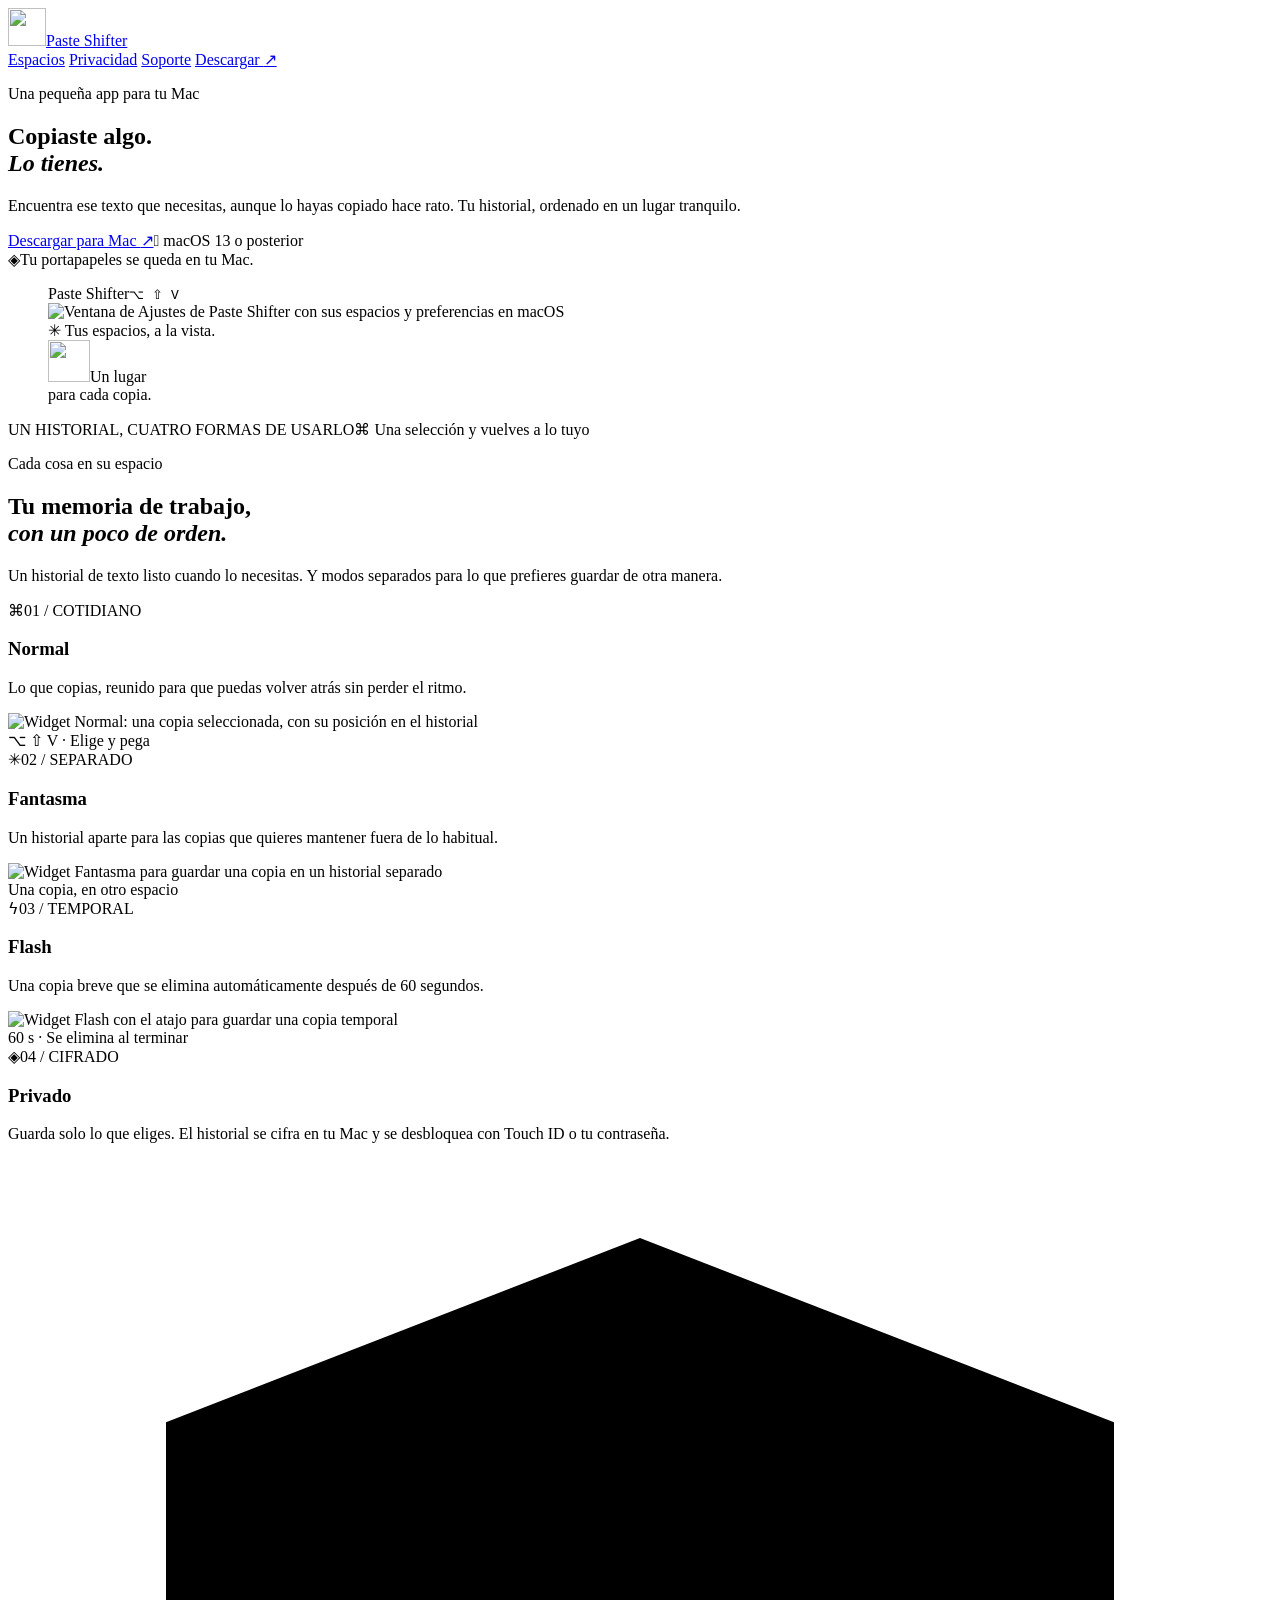
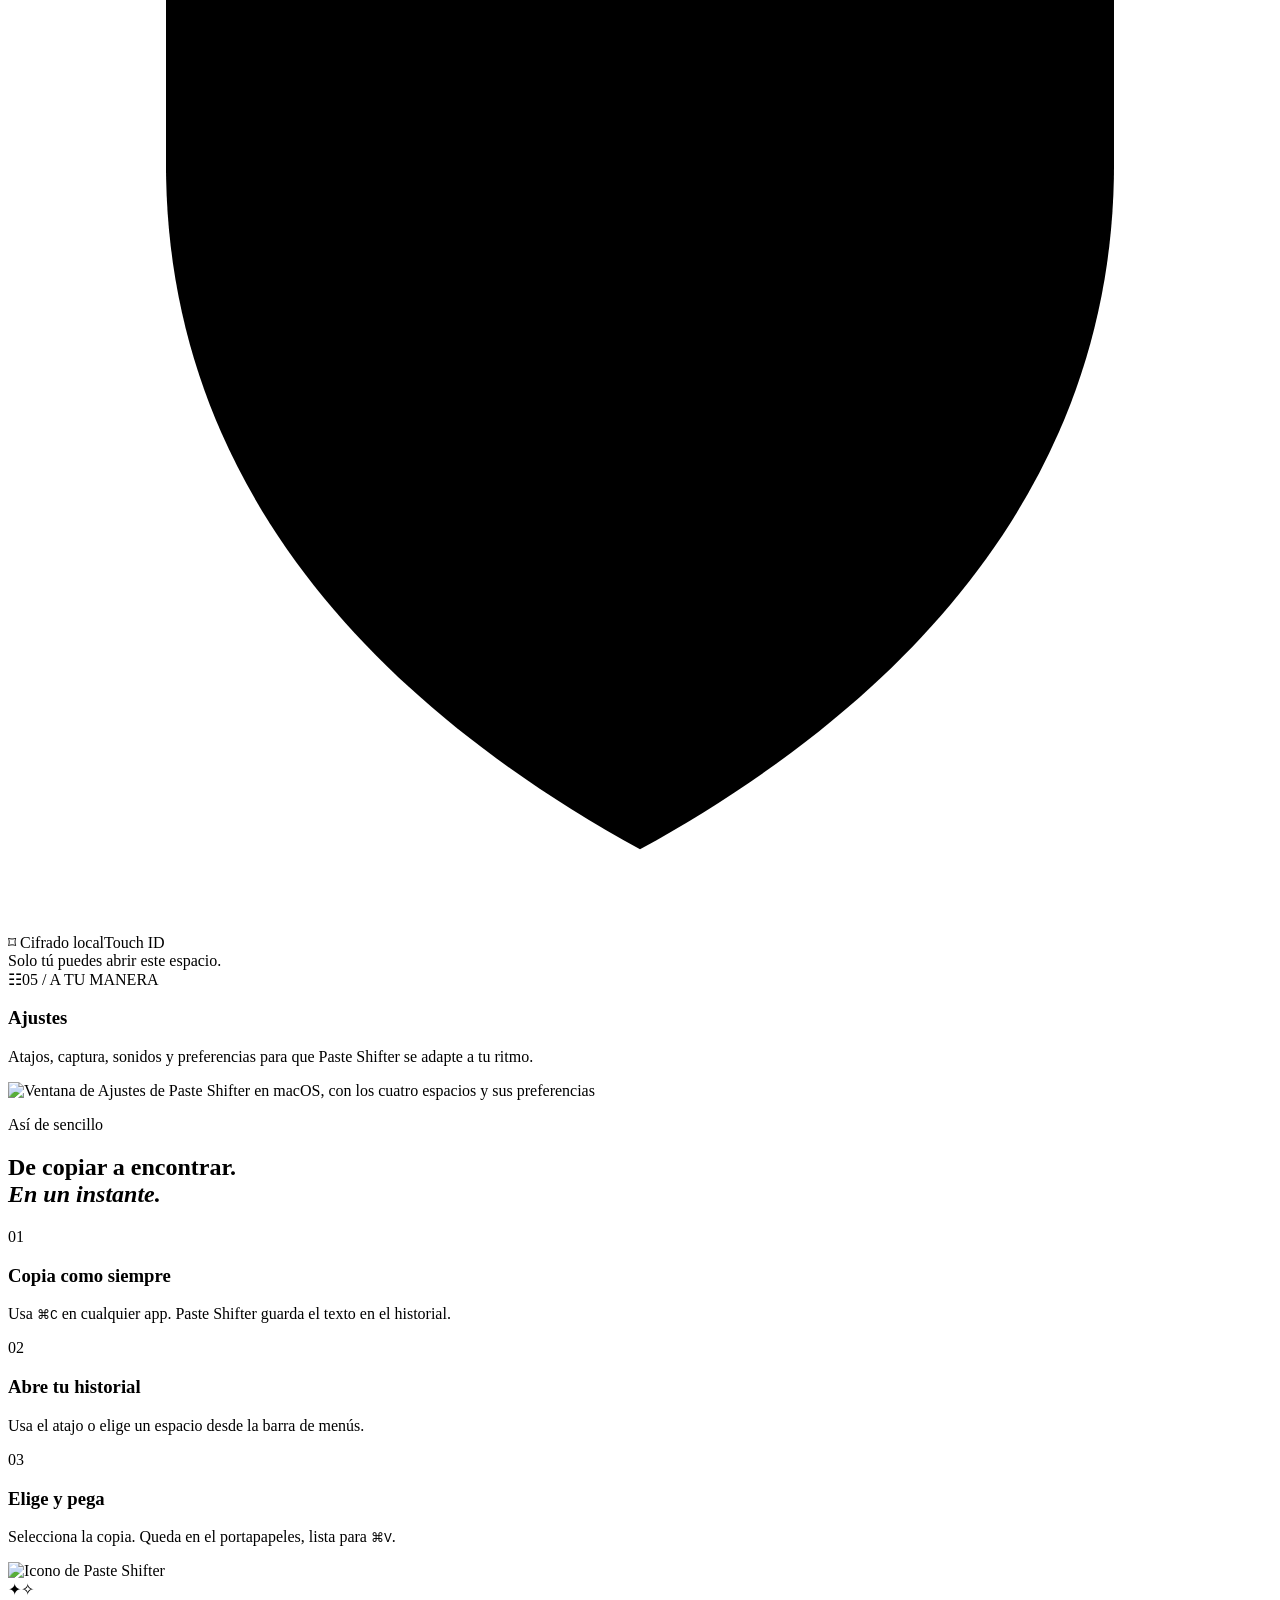
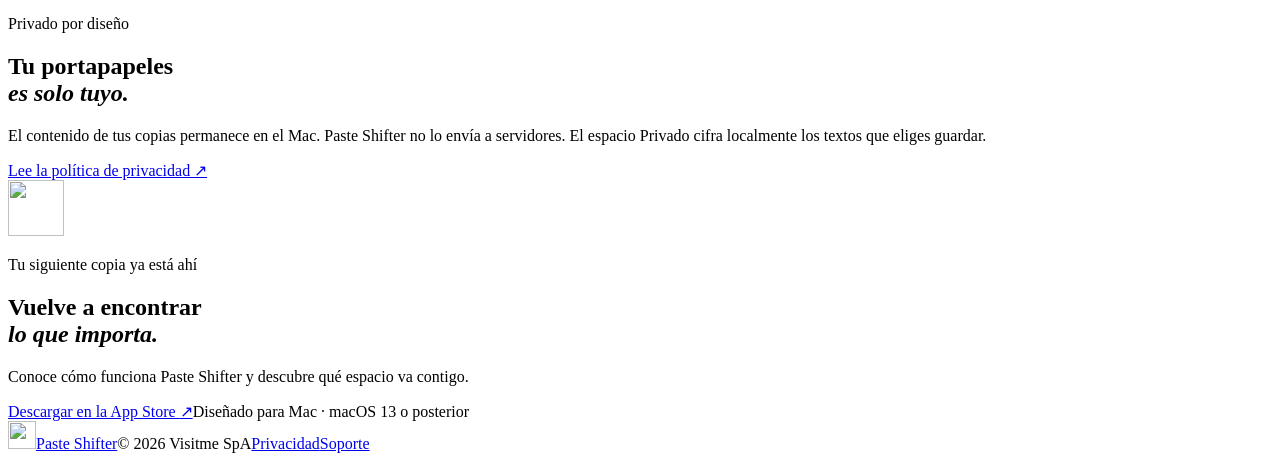
==== Store/Site/index.html @ 304026db "Add Mac App Store links to landing page" ====
<!doctype html>
<html lang="es">
<head>
  <meta charset="utf-8">
  <meta name="viewport" content="width=device-width, initial-scale=1">
  <meta name="theme-color" content="#f8f6f2">
  <meta name="description" content="Vuelve a encontrar cualquier texto que copiaste. Paste Shifter organiza tu historial del portapapeles en tu Mac.">
  <meta property="og:title" content="Paste Shifter — encuentra lo que copiaste">
  <meta property="og:description" content="Tu historial de portapapeles, organizado en cuatro espacios. Diseñado para Mac.">
  <meta property="og:image" content="assets/paste-shifter-icon.png">
  <title>Paste Shifter — Tu portapapeles, en su lugar</title>
  <link rel="icon" type="image/png" href="assets/paste-shifter-icon.png">
  <link rel="stylesheet" href="styles.css?v=private-atom-float-20261012">
  <script async src="https://www.googletagmanager.com/gtag/js?id=G-M6BS0295TB"></script>
  <script>
    window.dataLayer = window.dataLayer || [];
    function gtag(){dataLayer.push(arguments);}
    gtag("js", new Date());
    gtag("config", "G-M6BS0295TB");
  </script>
</head>
<body class="home-page">
  <header class="shell nav">
    <a class="brand" href="./"><img src="assets/paste-shifter-icon.png" alt="" width="38" height="38"><span>Paste Shifter</span></a>
    <nav aria-label="Navegación principal">
      <a href="#espacios">Espacios</a>
      <a href="#privacidad">Privacidad</a>
      <a href="support.html">Soporte</a>
      <a class="nav-button" href="https://apps.apple.com/cl/app/paste-shifter/id6821711381?mt=12" target="_blank" rel="noopener noreferrer">Descargar <span aria-hidden="true">↗</span></a>
    </nav>
  </header>
  <main>
    <section class="hero shell" id="producto">
      <div class="hero-copy">
        <p class="eyebrow"><span class="eyebrow-dot"></span> Una pequeña app para tu Mac</p>
        <h1>Copiaste algo.<br><em>Lo tienes.</em></h1>
        <p class="hero-lead">Encuentra ese texto que necesitas, aunque lo hayas copiado hace rato. Tu historial, ordenado en un lugar tranquilo.</p>
        <div class="hero-actions"><a class="primary-button" href="https://apps.apple.com/cl/app/paste-shifter/id6821711381?mt=12" target="_blank" rel="noopener noreferrer">Descargar para Mac <span aria-hidden="true">↗</span></a><span class="compat"><span class="apple-mark"></span> macOS 13 o posterior</span></div>
        <div class="hero-note"><span class="note-lock">◈</span><span>Tu portapapeles se queda en tu Mac.</span></div>
      </div>
      <figure class="product-stage" aria-label="Paste Shifter, ventana de Ajustes en macOS">
        <div class="stage-glow" aria-hidden="true"></div><div class="stage-orbit orbit-one" aria-hidden="true"></div><div class="stage-orbit orbit-two" aria-hidden="true"></div>
        <div class="capture-frame"><div class="capture-titlebar" aria-hidden="true"><span class="capture-lights"><i></i><i></i><i></i></span><span>Paste Shifter</span><kbd>⌥ ⇧ V</kbd></div><img class="settings-capture" src="assets/paste-shifter-settings.png" alt="Ventana de Ajustes de Paste Shifter con sus espacios y preferencias en macOS"></div>
        <figcaption class="stage-caption"><span class="caption-spark">✳</span> Tus espacios, a la vista.</figcaption>
        <div class="stage-sticker"><img src="assets/paste-shifter-icon.png" alt="" width="42" height="42"><span>Un lugar<br>para cada copia.</span></div>
      </figure>
    </section>
    <section class="proof-strip"><div class="shell proof-inner"><span>UN HISTORIAL, CUATRO FORMAS DE USARLO</span><span class="proof-rule"></span><span>⌘ Una selección y vuelves a lo tuyo</span></div></section>
    <section class="shell spaces-section" id="espacios">
      <div class="section-intro"><div><p class="eyebrow">Cada cosa en su espacio</p><h2>Tu memoria de trabajo,<br><em>con un poco de orden.</em></h2></div><p>Un historial de texto listo cuando lo necesitas. Y modos separados para lo que prefieres guardar de otra manera.</p></div>
      <div class="space-grid">
        <article class="space-card card-normal"><div class="card-topline"><span class="space-icon normal-icon">⌘</span><span class="card-index">01 / COTIDIANO</span></div><h3>Normal</h3><p>Lo que copias, reunido para que puedas volver atrás sin perder el ritmo.</p><div class="mode-art normal-art"><img src="assets/widget-normal.png" alt="Widget Normal: una copia seleccionada, con su posición en el historial"></div><span class="art-caption">⌥ ⇧ V · Elige y pega</span></article>
        <article class="space-card card-ghost"><div class="card-topline"><span class="space-icon ghost-icon">✳</span><span class="card-index">02 / SEPARADO</span></div><h3>Fantasma</h3><p>Un historial aparte para las copias que quieres mantener fuera de lo habitual.</p><div class="mode-art ghost-art"><img src="assets/widget-ghost.png" alt="Widget Fantasma para guardar una copia en un historial separado"></div><span class="art-caption">Una copia, en otro espacio</span></article>
        <article class="space-card card-flash"><div class="card-topline"><span class="space-icon flash-icon">ϟ</span><span class="card-index">03 / TEMPORAL</span></div><h3>Flash</h3><p>Una copia breve que se elimina automáticamente después de 60 segundos.</p><div class="mode-art flash-art"><img src="assets/widget-flash.png" alt="Widget Flash con el atajo para guardar una copia temporal"></div><span class="art-caption">60 s · Se elimina al terminar</span></article>
        <article class="space-card card-private"><div class="card-topline"><span class="space-icon private-icon">◈</span><span class="card-index">04 / CIFRADO</span></div><h3>Privado</h3><p>Guarda solo lo que eliges. El historial se cifra en tu Mac y se desbloquea con Touch ID o tu contraseña.</p><div class="vault-concept" role="img" aria-label="El icono de Paste Shifter protegido por un escudo y un candado"><span class="vault-halo"></span><span class="vault-orbit vault-orbit-a"></span><span class="vault-orbit vault-orbit-b"></span><div class="vault-emblem"><img src="assets/paste-shifter-icon.png" alt=""><svg viewBox="0 0 48 52" aria-hidden="true"><path d="M24 3 42 10v13c0 12-7.8 20.4-18 26C13.8 43.4 6 35 6 23V10L24 3Z"/><rect x="17" y="22" width="14" height="12" rx="3"/><path d="M20 22v-4a4 4 0 0 1 8 0v4"/></svg></div><span class="vault-tag vault-tag-local">⌑ Cifrado local</span><span class="vault-tag vault-tag-touch">Touch ID</span></div><span class="art-caption">Solo tú puedes abrir este espacio.</span></article>
        <article class="space-card card-settings"><div class="card-topline"><span class="space-icon settings-icon">☷</span><span class="card-index">05 / A TU MANERA</span></div><h3>Ajustes</h3><p>Atajos, captura, sonidos y preferencias para que Paste Shifter se adapte a tu ritmo.</p><div class="settings-art"><img src="assets/paste-shifter-settings.png" alt="Ventana de Ajustes de Paste Shifter en macOS, con los cuatro espacios y sus preferencias"></div></article>
      </div>
    </section>
    <section class="how-section"><div class="shell how-inner"><div class="how-heading"><p class="eyebrow">Así de sencillo</p><h2>De copiar a encontrar.<br><em>En un instante.</em></h2></div><div class="steps"><article><span class="step-num">01</span><h3>Copia como siempre</h3><p>Usa <kbd>⌘C</kbd> en cualquier app. Paste Shifter guarda el texto en el historial.</p></article><article><span class="step-num">02</span><h3>Abre tu historial</h3><p>Usa el atajo o elige un espacio desde la barra de menús.</p></article><article><span class="step-num">03</span><h3>Elige y pega</h3><p>Selecciona la copia. Queda en el portapapeles, lista para <kbd>⌘V</kbd>.</p></article></div></div></section>
    <section class="shell privacy-section" id="privacidad"><div class="privacy-art"><div class="privacy-aura"></div><div class="privacy-icon"><img src="assets/paste-shifter-icon.png" alt="Icono de Paste Shifter" width="112" height="112"></div><div class="privacy-orbit p-orbit-a"></div><div class="privacy-orbit p-orbit-b"></div><span class="privacy-spark spark-a">✦</span><span class="privacy-spark spark-b">✧</span></div><div class="privacy-copy"><p class="eyebrow">Privado por diseño</p><h2>Tu portapapeles<br><em>es solo tuyo.</em></h2><p>El contenido de tus copias permanece en el Mac. Paste Shifter no lo envía a servidores. El espacio Privado cifra localmente los textos que eliges guardar.</p><a class="text-link" href="privacy.html">Lee la política de privacidad <span aria-hidden="true">↗</span></a></div></section>
    <section class="final-section"><div class="shell final-inner"><img src="assets/paste-shifter-icon.png" width="56" height="56" alt=""><p class="eyebrow">Tu siguiente copia ya está ahí</p><h2>Vuelve a encontrar<br><em>lo que importa.</em></h2><p>Conoce cómo funciona Paste Shifter y descubre qué espacio va contigo.</p><a class="primary-button" href="https://apps.apple.com/cl/app/paste-shifter/id6821711381?mt=12" target="_blank" rel="noopener noreferrer">Descargar en la App Store <span aria-hidden="true">↗</span></a><span class="final-footnote">Diseñado para Mac · macOS 13 o posterior</span></div></section>
  </main>
  <footer class="shell footer"><a class="footer-brand" href="./"><img src="assets/paste-shifter-icon.png" width="28" height="28" alt=""><span>Paste Shifter</span></a><span>© 2026 Visitme SpA</span><span><a href="privacy.html">Privacidad</a><a href="support.html">Soporte</a></span></footer>
  <script>
    (() => {
      if (!('IntersectionObserver' in window) || window.matchMedia('(prefers-reduced-motion: reduce)').matches) return;
      document.body.classList.add('motion-ready');
      const items = document.querySelectorAll('.section-intro, .space-card, .how-heading, .steps article, .privacy-art, .privacy-copy, .final-inner');
      items.forEach((item, index) => {
        item.classList.add('reveal');
        if (item.classList.contains('space-card') || item.closest('.steps')) item.style.setProperty('--reveal-delay', `${(index % 4) * 75}ms`);
      });
      const observer = new IntersectionObserver((entries) => {
        entries.forEach((entry) => {
          if (!entry.isIntersecting) return;
          entry.target.classList.add('is-visible');
          observer.unobserve(entry.target);
        });
      }, { threshold: 0.12, rootMargin: '0px 0px -36px 0px' });
      items.forEach((item) => observer.observe(item));
    })();
  </script>
</body>
</html>
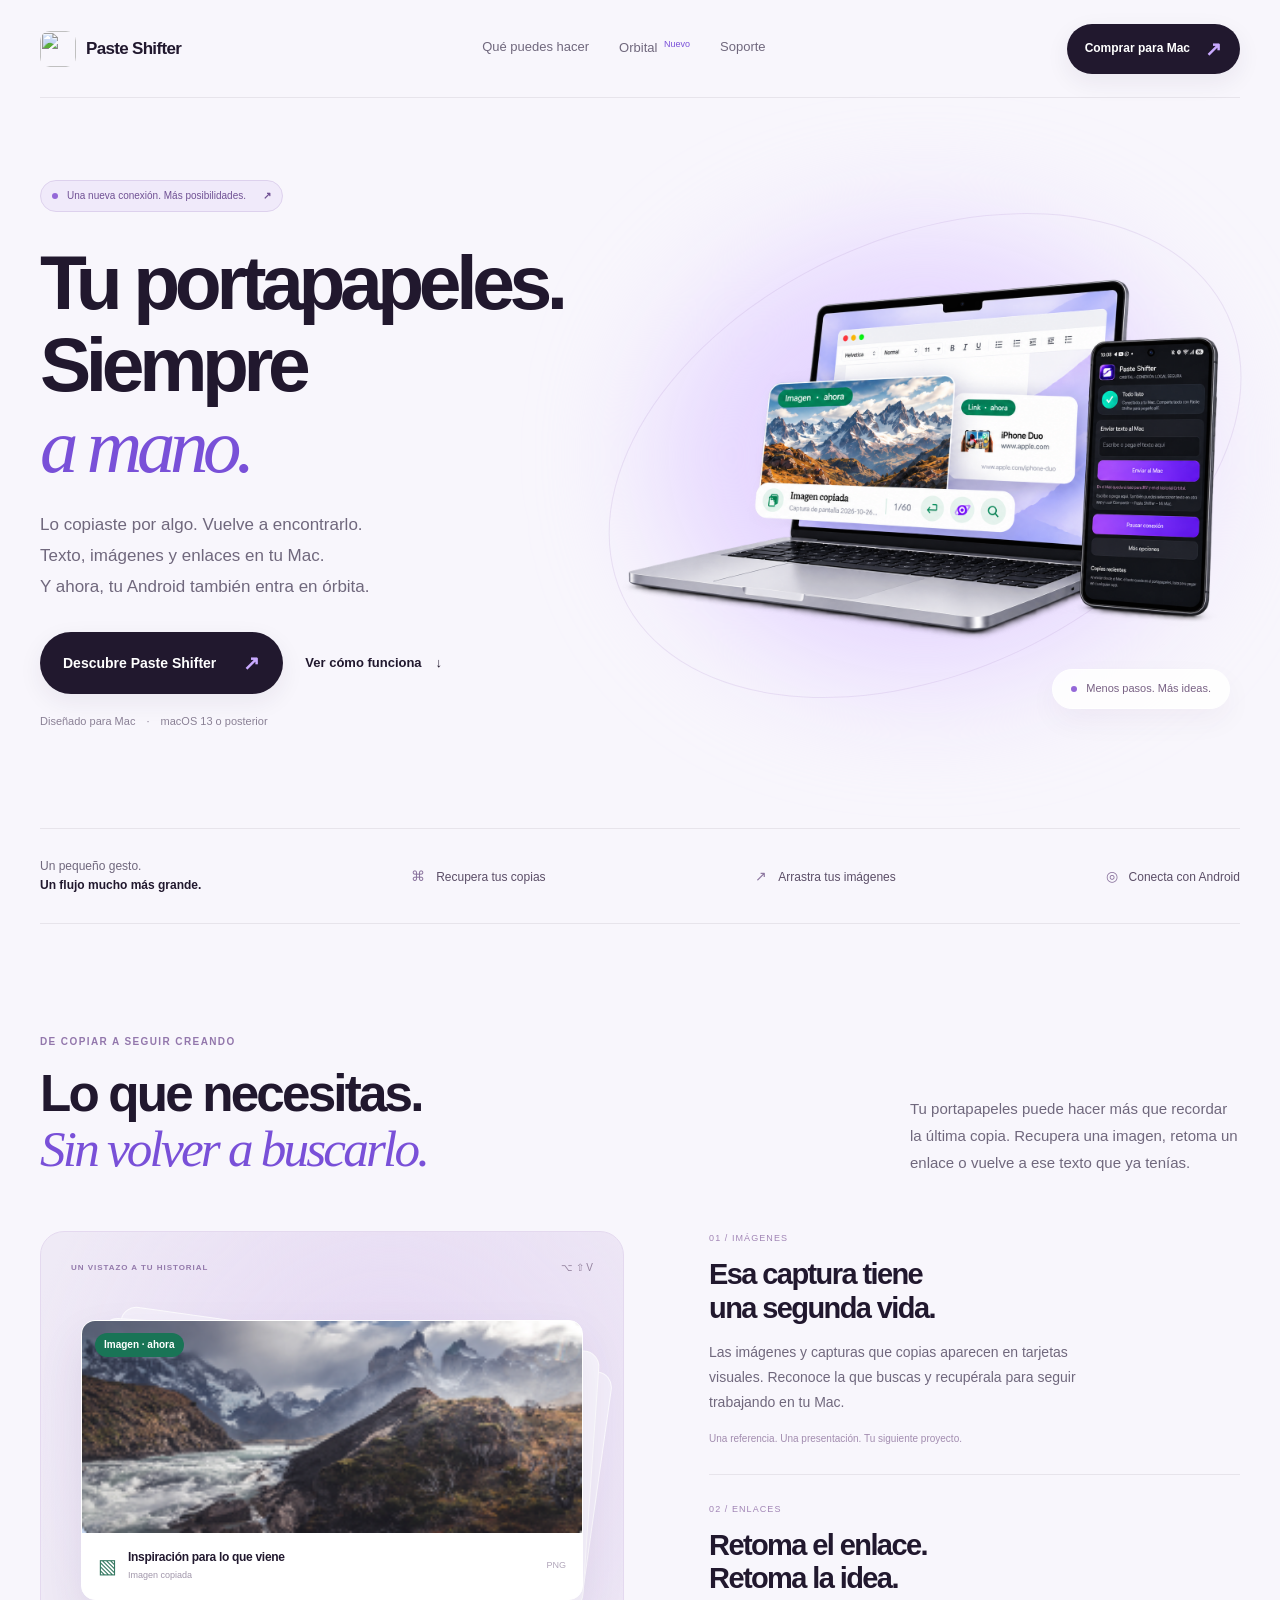
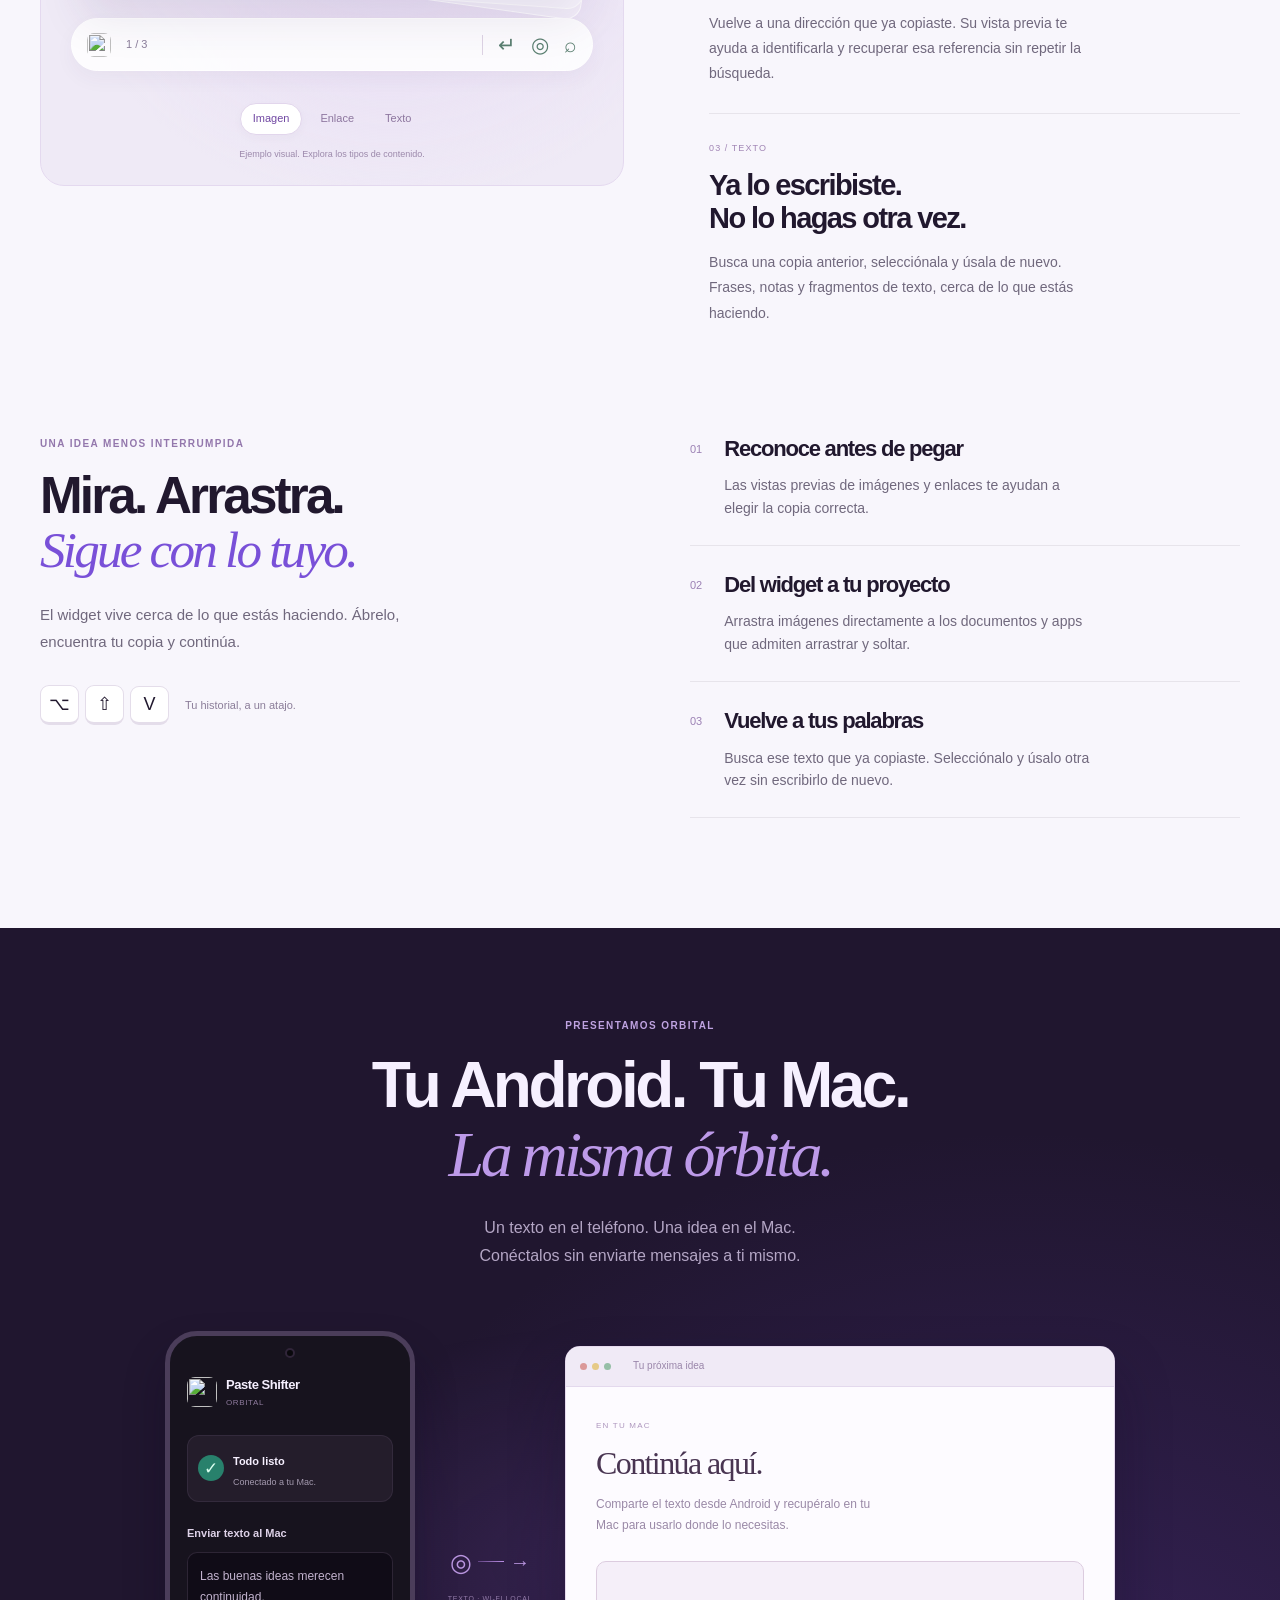
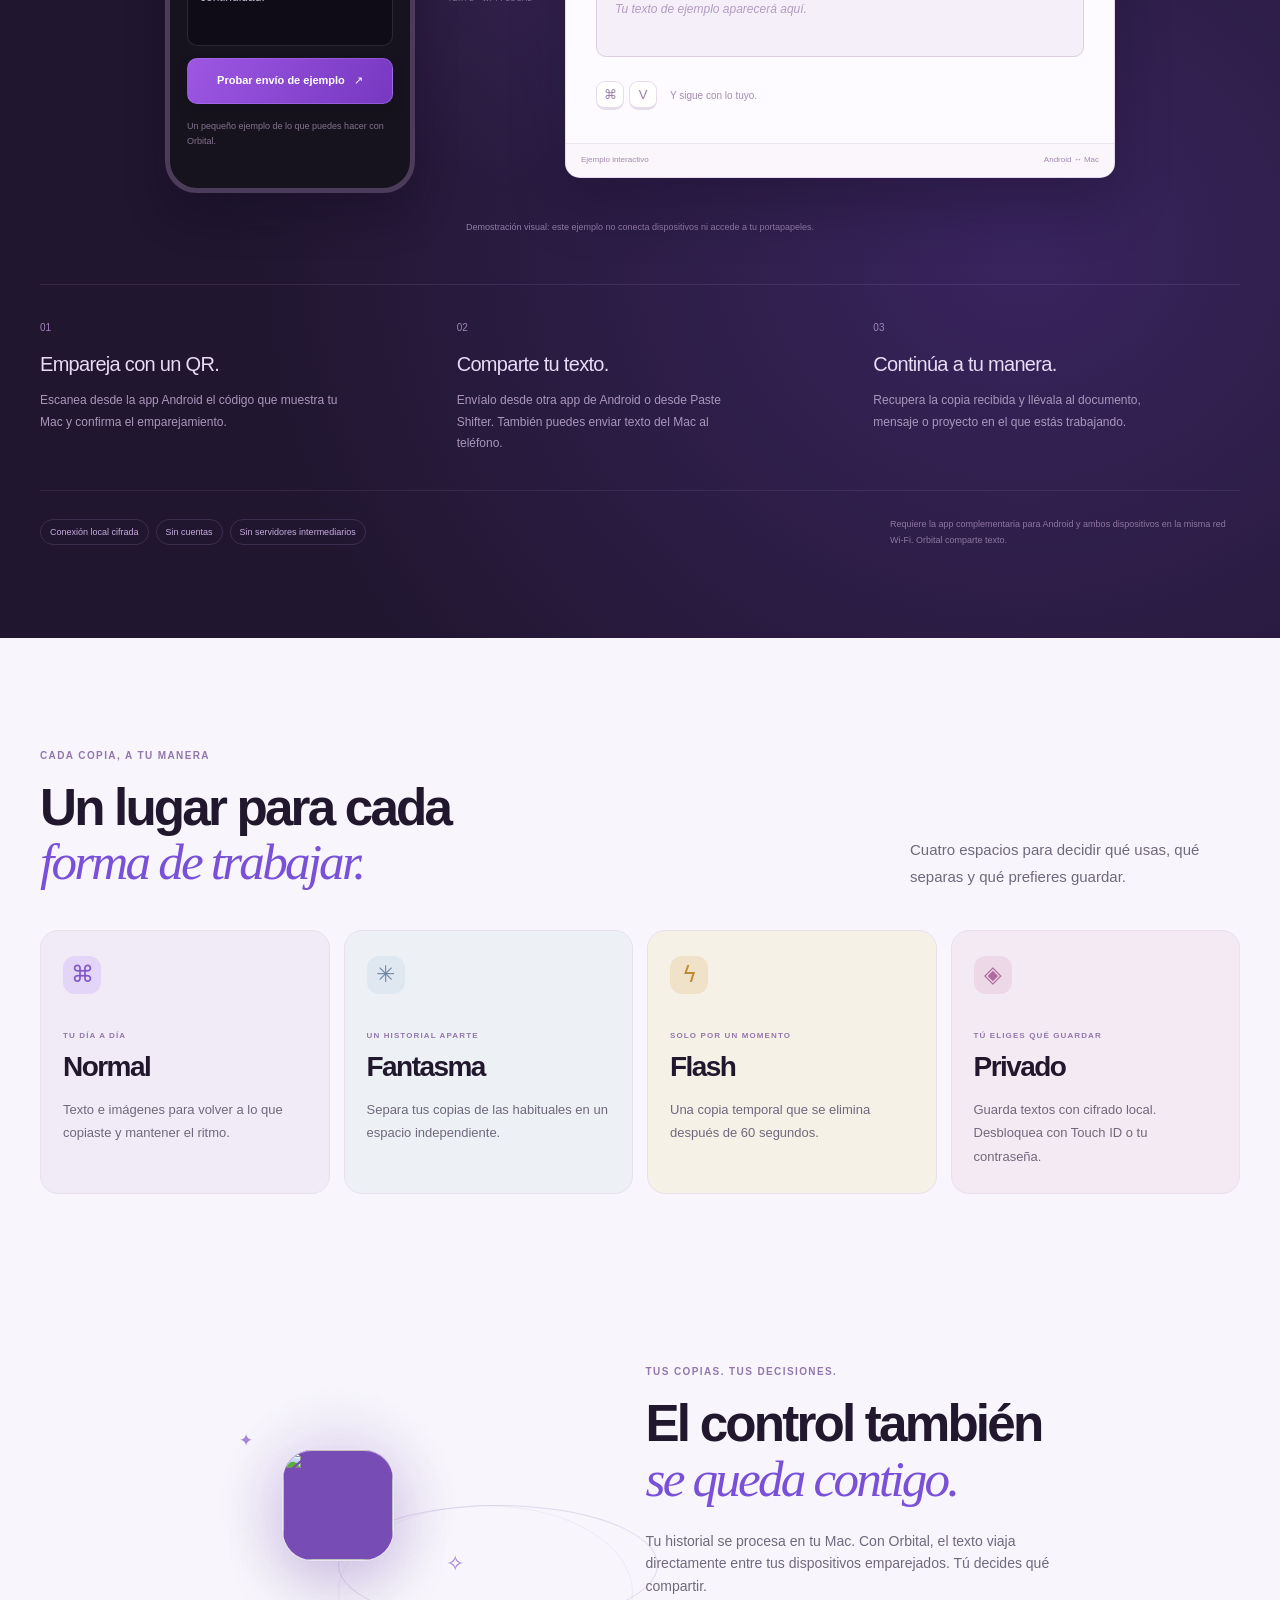
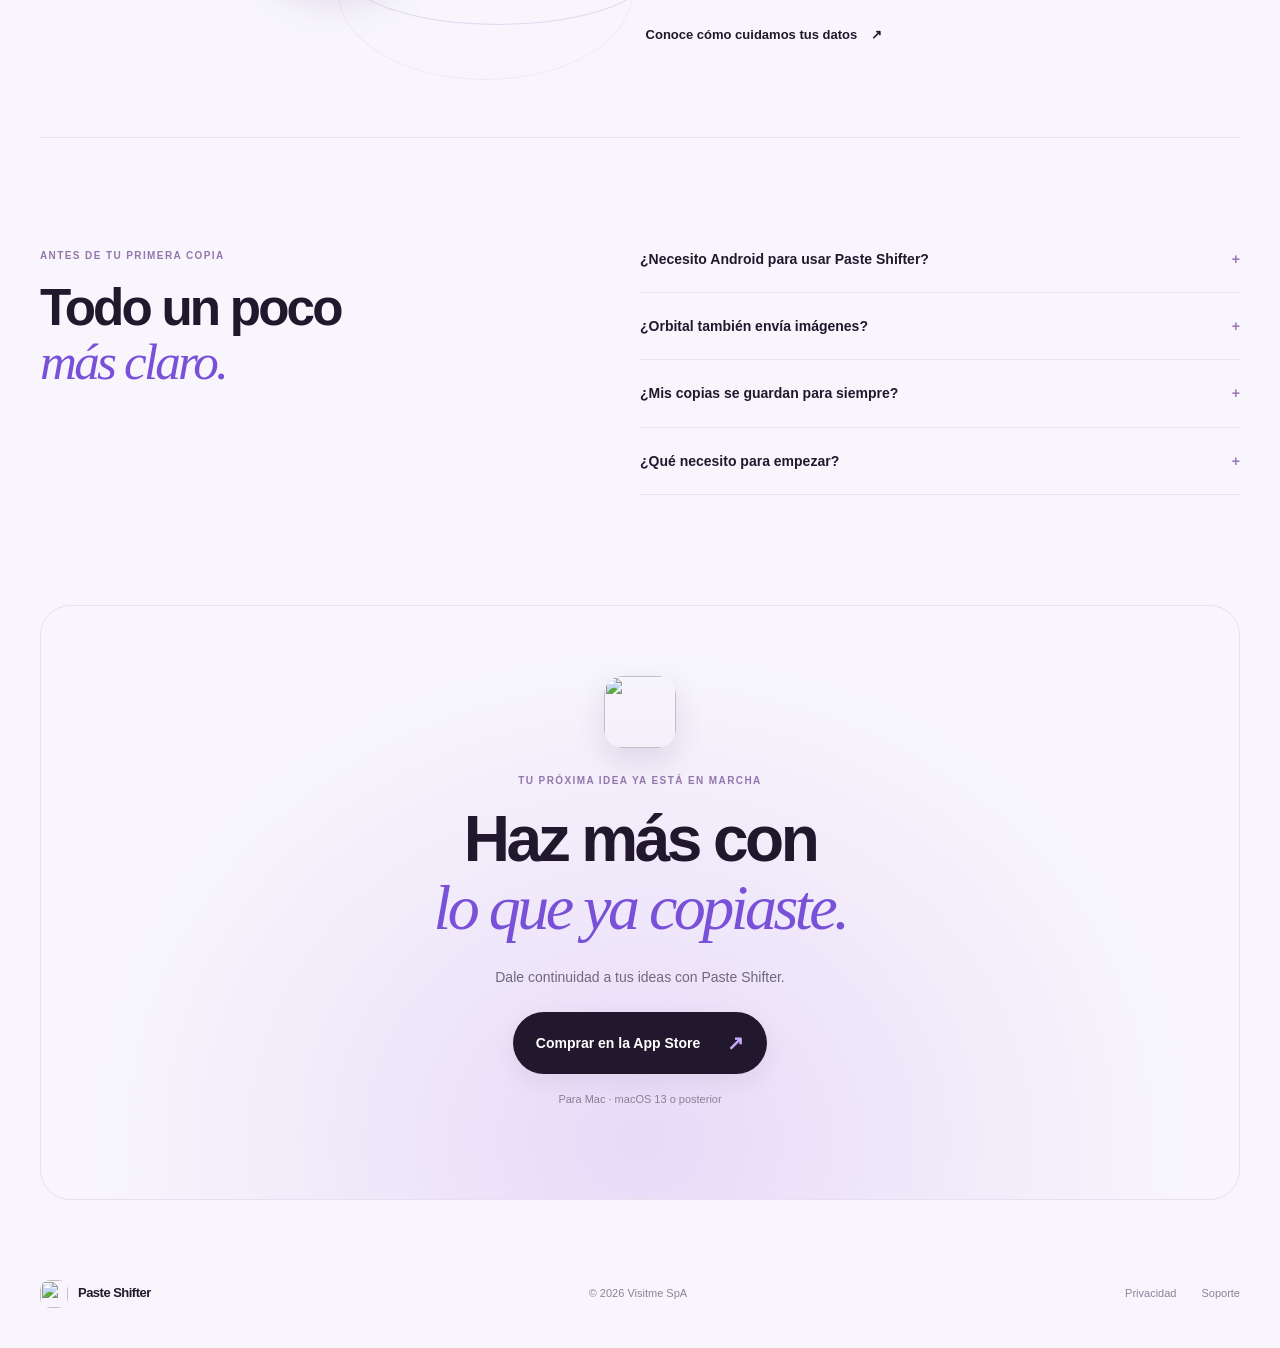
==== commit 39680050: "Refresh landing with Orbital and visual clipboard features" ====
--- a/Store/Site/index.html
+++ b/Store/Site/index.html
@@ -1,84 +1,54 @@
 <!doctype html>
 <html lang="es">
 <head>
-  <meta charset="utf-8">
-  <meta name="viewport" content="width=device-width, initial-scale=1">
-  <meta name="theme-color" content="#f8f6f2">
-  <meta name="description" content="Vuelve a encontrar cualquier texto que copiaste. Paste Shifter organiza tu historial del portapapeles en tu Mac.">
-  <meta property="og:title" content="Paste Shifter — encuentra lo que copiaste">
-  <meta property="og:description" content="Tu historial de portapapeles, organizado en cuatro espacios. Diseñado para Mac.">
-  <meta property="og:image" content="assets/paste-shifter-icon.png">
-  <title>Paste Shifter — Tu portapapeles, en su lugar</title>
-  <link rel="icon" type="image/png" href="assets/paste-shifter-icon.png">
-  <link rel="stylesheet" href="styles.css?v=private-atom-float-20261012">
-  <script async src="https://www.googletagmanager.com/gtag/js?id=G-M6BS0295TB"></script>
-  <script>
-    window.dataLayer = window.dataLayer || [];
-    function gtag(){dataLayer.push(arguments);}
-    gtag("js", new Date());
-    gtag("config", "G-M6BS0295TB");
-  </script>
+<meta charset="utf-8"><meta name="viewport" content="width=device-width, initial-scale=1">
+<title>Paste Shifter — Tu portapapeles. Siempre a mano.</title>
+<meta name="description" content="Recupera texto, imágenes y enlaces en tu Mac. Arrastra tus capturas y comparte texto con Android mediante Orbital.">
+<meta name="theme-color" content="#f8f6fc"><link rel="canonical" href="https://pasteshifter.bastianhidalgo.cl/"><meta property="og:title" content="Paste Shifter — Tu portapapeles. Siempre a mano."><meta property="og:description" content="Recupera imágenes, enlaces y texto en tu Mac. Conecta Android con Orbital."><meta property="og:image" content="https://pasteshifter.bastianhidalgo.cl/assets/hero-product.png"><meta property="og:url" content="https://pasteshifter.bastianhidalgo.cl/"><link rel="icon" href="assets/paste-shifter-icon.png"><link rel="stylesheet" href="styles.css">
+<script src="app.js" defer></script>
+<script async src="https://www.googletagmanager.com/gtag/js?id=G-M6BS0295TB"></script>
+<script>window.dataLayer=window.dataLayer||[];function gtag(){dataLayer.push(arguments);}gtag("js",new Date());gtag("config","G-M6BS0295TB");</script>
 </head>
-<body class="home-page">
-  <header class="shell nav">
-    <a class="brand" href="./"><img src="assets/paste-shifter-icon.png" alt="" width="38" height="38"><span>Paste Shifter</span></a>
-    <nav aria-label="Navegación principal">
-      <a href="#espacios">Espacios</a>
-      <a href="#privacidad">Privacidad</a>
-      <a href="support.html">Soporte</a>
-      <a class="nav-button" href="https://apps.apple.com/cl/app/paste-shifter/id6821711381?mt=12" target="_blank" rel="noopener noreferrer">Descargar <span aria-hidden="true">↗</span></a>
-    </nav>
-  </header>
-  <main>
-    <section class="hero shell" id="producto">
-      <div class="hero-copy">
-        <p class="eyebrow"><span class="eyebrow-dot"></span> Una pequeña app para tu Mac</p>
-        <h1>Copiaste algo.<br><em>Lo tienes.</em></h1>
-        <p class="hero-lead">Encuentra ese texto que necesitas, aunque lo hayas copiado hace rato. Tu historial, ordenado en un lugar tranquilo.</p>
-        <div class="hero-actions"><a class="primary-button" href="https://apps.apple.com/cl/app/paste-shifter/id6821711381?mt=12" target="_blank" rel="noopener noreferrer">Descargar para Mac <span aria-hidden="true">↗</span></a><span class="compat"><span class="apple-mark"></span> macOS 13 o posterior</span></div>
-        <div class="hero-note"><span class="note-lock">◈</span><span>Tu portapapeles se queda en tu Mac.</span></div>
-      </div>
-      <figure class="product-stage" aria-label="Paste Shifter, ventana de Ajustes en macOS">
-        <div class="stage-glow" aria-hidden="true"></div><div class="stage-orbit orbit-one" aria-hidden="true"></div><div class="stage-orbit orbit-two" aria-hidden="true"></div>
-        <div class="capture-frame"><div class="capture-titlebar" aria-hidden="true"><span class="capture-lights"><i></i><i></i><i></i></span><span>Paste Shifter</span><kbd>⌥ ⇧ V</kbd></div><img class="settings-capture" src="assets/paste-shifter-settings.png" alt="Ventana de Ajustes de Paste Shifter con sus espacios y preferencias en macOS"></div>
-        <figcaption class="stage-caption"><span class="caption-spark">✳</span> Tus espacios, a la vista.</figcaption>
-        <div class="stage-sticker"><img src="assets/paste-shifter-icon.png" alt="" width="42" height="42"><span>Un lugar<br>para cada copia.</span></div>
-      </figure>
-    </section>
-    <section class="proof-strip"><div class="shell proof-inner"><span>UN HISTORIAL, CUATRO FORMAS DE USARLO</span><span class="proof-rule"></span><span>⌘ Una selección y vuelves a lo tuyo</span></div></section>
-    <section class="shell spaces-section" id="espacios">
-      <div class="section-intro"><div><p class="eyebrow">Cada cosa en su espacio</p><h2>Tu memoria de trabajo,<br><em>con un poco de orden.</em></h2></div><p>Un historial de texto listo cuando lo necesitas. Y modos separados para lo que prefieres guardar de otra manera.</p></div>
-      <div class="space-grid">
-        <article class="space-card card-normal"><div class="card-topline"><span class="space-icon normal-icon">⌘</span><span class="card-index">01 / COTIDIANO</span></div><h3>Normal</h3><p>Lo que copias, reunido para que puedas volver atrás sin perder el ritmo.</p><div class="mode-art normal-art"><img src="assets/widget-normal.png" alt="Widget Normal: una copia seleccionada, con su posición en el historial"></div><span class="art-caption">⌥ ⇧ V · Elige y pega</span></article>
-        <article class="space-card card-ghost"><div class="card-topline"><span class="space-icon ghost-icon">✳</span><span class="card-index">02 / SEPARADO</span></div><h3>Fantasma</h3><p>Un historial aparte para las copias que quieres mantener fuera de lo habitual.</p><div class="mode-art ghost-art"><img src="assets/widget-ghost.png" alt="Widget Fantasma para guardar una copia en un historial separado"></div><span class="art-caption">Una copia, en otro espacio</span></article>
-        <article class="space-card card-flash"><div class="card-topline"><span class="space-icon flash-icon">ϟ</span><span class="card-index">03 / TEMPORAL</span></div><h3>Flash</h3><p>Una copia breve que se elimina automáticamente después de 60 segundos.</p><div class="mode-art flash-art"><img src="assets/widget-flash.png" alt="Widget Flash con el atajo para guardar una copia temporal"></div><span class="art-caption">60 s · Se elimina al terminar</span></article>
-        <article class="space-card card-private"><div class="card-topline"><span class="space-icon private-icon">◈</span><span class="card-index">04 / CIFRADO</span></div><h3>Privado</h3><p>Guarda solo lo que eliges. El historial se cifra en tu Mac y se desbloquea con Touch ID o tu contraseña.</p><div class="vault-concept" role="img" aria-label="El icono de Paste Shifter protegido por un escudo y un candado"><span class="vault-halo"></span><span class="vault-orbit vault-orbit-a"></span><span class="vault-orbit vault-orbit-b"></span><div class="vault-emblem"><img src="assets/paste-shifter-icon.png" alt=""><svg viewBox="0 0 48 52" aria-hidden="true"><path d="M24 3 42 10v13c0 12-7.8 20.4-18 26C13.8 43.4 6 35 6 23V10L24 3Z"/><rect x="17" y="22" width="14" height="12" rx="3"/><path d="M20 22v-4a4 4 0 0 1 8 0v4"/></svg></div><span class="vault-tag vault-tag-local">⌑ Cifrado local</span><span class="vault-tag vault-tag-touch">Touch ID</span></div><span class="art-caption">Solo tú puedes abrir este espacio.</span></article>
-        <article class="space-card card-settings"><div class="card-topline"><span class="space-icon settings-icon">☷</span><span class="card-index">05 / A TU MANERA</span></div><h3>Ajustes</h3><p>Atajos, captura, sonidos y preferencias para que Paste Shifter se adapte a tu ritmo.</p><div class="settings-art"><img src="assets/paste-shifter-settings.png" alt="Ventana de Ajustes de Paste Shifter en macOS, con los cuatro espacios y sus preferencias"></div></article>
-      </div>
-    </section>
-    <section class="how-section"><div class="shell how-inner"><div class="how-heading"><p class="eyebrow">Así de sencillo</p><h2>De copiar a encontrar.<br><em>En un instante.</em></h2></div><div class="steps"><article><span class="step-num">01</span><h3>Copia como siempre</h3><p>Usa <kbd>⌘C</kbd> en cualquier app. Paste Shifter guarda el texto en el historial.</p></article><article><span class="step-num">02</span><h3>Abre tu historial</h3><p>Usa el atajo o elige un espacio desde la barra de menús.</p></article><article><span class="step-num">03</span><h3>Elige y pega</h3><p>Selecciona la copia. Queda en el portapapeles, lista para <kbd>⌘V</kbd>.</p></article></div></div></section>
-    <section class="shell privacy-section" id="privacidad"><div class="privacy-art"><div class="privacy-aura"></div><div class="privacy-icon"><img src="assets/paste-shifter-icon.png" alt="Icono de Paste Shifter" width="112" height="112"></div><div class="privacy-orbit p-orbit-a"></div><div class="privacy-orbit p-orbit-b"></div><span class="privacy-spark spark-a">✦</span><span class="privacy-spark spark-b">✧</span></div><div class="privacy-copy"><p class="eyebrow">Privado por diseño</p><h2>Tu portapapeles<br><em>es solo tuyo.</em></h2><p>El contenido de tus copias permanece en el Mac. Paste Shifter no lo envía a servidores. El espacio Privado cifra localmente los textos que eliges guardar.</p><a class="text-link" href="privacy.html">Lee la política de privacidad <span aria-hidden="true">↗</span></a></div></section>
-    <section class="final-section"><div class="shell final-inner"><img src="assets/paste-shifter-icon.png" width="56" height="56" alt=""><p class="eyebrow">Tu siguiente copia ya está ahí</p><h2>Vuelve a encontrar<br><em>lo que importa.</em></h2><p>Conoce cómo funciona Paste Shifter y descubre qué espacio va contigo.</p><a class="primary-button" href="https://apps.apple.com/cl/app/paste-shifter/id6821711381?mt=12" target="_blank" rel="noopener noreferrer">Descargar en la App Store <span aria-hidden="true">↗</span></a><span class="final-footnote">Diseñado para Mac · macOS 13 o posterior</span></div></section>
-  </main>
-  <footer class="shell footer"><a class="footer-brand" href="./"><img src="assets/paste-shifter-icon.png" width="28" height="28" alt=""><span>Paste Shifter</span></a><span>© 2026 Visitme SpA</span><span><a href="privacy.html">Privacidad</a><a href="support.html">Soporte</a></span></footer>
-  <script>
-    (() => {
-      if (!('IntersectionObserver' in window) || window.matchMedia('(prefers-reduced-motion: reduce)').matches) return;
-      document.body.classList.add('motion-ready');
-      const items = document.querySelectorAll('.section-intro, .space-card, .how-heading, .steps article, .privacy-art, .privacy-copy, .final-inner');
-      items.forEach((item, index) => {
-        item.classList.add('reveal');
-        if (item.classList.contains('space-card') || item.closest('.steps')) item.style.setProperty('--reveal-delay', `${(index % 4) * 75}ms`);
-      });
-      const observer = new IntersectionObserver((entries) => {
-        entries.forEach((entry) => {
-          if (!entry.isIntersecting) return;
-          entry.target.classList.add('is-visible');
-          observer.unobserve(entry.target);
-        });
-      }, { threshold: 0.12, rootMargin: '0px 0px -36px 0px' });
-      items.forEach((item) => observer.observe(item));
-    })();
-  </script>
-</body>
-</html>
+<body>
+<header class="nav wrap"><a class="brand" href="./"><img src="assets/paste-shifter-icon.png" width="36" height="36" alt="">Paste Shifter</a><nav aria-label="Principal"><a href="#historial">Qué puedes hacer</a><a href="#orbital">Orbital <span class="tiny-new">Nuevo</span></a><a href="support.html">Soporte</a></nav><a class="button small" href="https://apps.apple.com/cl/app/paste-shifter/id6821711381?mt=12" target="_blank" rel="noopener">Comprar para Mac <span>↗</span></a></header>
+<main>
+<section class="hero wrap">
+<div class="hero-copy"><a class="release" href="#orbital"><span></span> Una nueva conexión. Más posibilidades. <b>↗</b></a><h1>Tu portapapeles.<br>Siempre<br><em>a mano.</em></h1><p class="lead">Lo copiaste por algo. Vuelve a encontrarlo.<br>Texto, imágenes y enlaces en tu Mac.<br>Y ahora, tu Android también entra en órbita.</p><div class="actions"><a class="button" href="https://apps.apple.com/cl/app/paste-shifter/id6821711381?mt=12" target="_blank" rel="noopener">Descubre Paste Shifter <span>↗</span></a><a class="text-link" href="#historial">Ver cómo funciona <span>↓</span></a></div><p class="micro">Diseñado para Mac <i>·</i> macOS 13 o posterior</p></div>
+<div class="hero-art"><div class="halo"></div><div class="orbit"></div><div class="product-crop"><img src="assets/hero-product.png" alt="Paste Shifter con tarjetas de imágenes y enlaces en Mac y su app complementaria para Android" fetchpriority="high"></div><span class="art-note"><span class="status-dot"></span> Menos pasos. Más ideas.</span></div>
+</section>
+<div class="benefit-line wrap"><span>Un pequeño gesto.<br><strong>Un flujo mucho más grande.</strong></span><span>⌘ <b>Recupera tus copias</b></span><span>↗ <b>Arrastra tus imágenes</b></span><span>◎ <b>Conecta con Android</b></span></div>
+<section id="historial" class="section wrap feature-editorial">
+<div class="section-top"><div><p class="eyebrow">DE COPIAR A SEGUIR CREANDO</p><h2>Lo que necesitas.<br><em>Sin volver a buscarlo.</em></h2></div><p class="section-lead">Tu portapapeles puede hacer más que recordar la última copia. Recupera una imagen, retoma un enlace o vuelve a ese texto que ya tenías.</p></div>
+<div class="feature-layout">
+<div class="clipboard-scene" aria-label="Ejemplo visual del historial de Paste Shifter">
+<div class="scene-header"><span class="example-label">UN VISTAZO A TU HISTORIAL</span><span class="scene-shortcut">⌥ ⇧ V</span></div>
+<div class="clip-deck">
+<article class="native-clip" id="demo-imagen" aria-labelledby="demo-imagen-title"><div class="clip-photo"><img src="assets/clipboard-mountains.png" alt="Paisaje de montañas y glaciar en una imagen del historial" loading="lazy"><span class="clip-badge">Imagen · ahora</span></div><div class="clip-info"><span class="clip-app-icon">▧</span><div><h3 id="demo-imagen-title">Inspiración para lo que viene</h3><p>Imagen copiada</p></div><span class="clip-kind">PNG</span></div></article>
+<article class="native-clip" id="demo-enlace" aria-labelledby="demo-enlace-title" hidden><span class="clip-badge">Enlace · hace un momento</span><div class="link-preview"><span class="link-symbol" aria-hidden="true">↗</span><span class="link-domain">developer.apple.com</span><h3 id="demo-enlace-title">Una referencia para tu próxima idea.</h3><p>Ese enlace que querías volver a consultar.</p></div><div class="clip-info"><span class="clip-app-icon">⌁</span><div><strong>Referencia de diseño</strong><p>Enlace copiado</p></div><span class="clip-kind">URL</span></div></article>
+<article class="native-clip" id="demo-texto" aria-labelledby="demo-texto-title" hidden><span class="clip-badge">Texto · hace un momento</span><div class="text-preview"><span class="quotation" aria-hidden="true">“</span><h3 id="demo-texto-title">Las buenas ideas<br>merecen continuidad.</h3><p>Una frase que no quieres escribir dos veces.</p></div><div class="clip-info"><span class="clip-app-icon">T</span><div><strong>Una idea para retomar</strong><p>Texto copiado</p></div><span class="clip-kind">TXT</span></div></article>
+</div>
+<div class="native-toolbar"><img src="assets/paste-shifter-icon.png" width="24" height="24" alt=""><span id="demo-counter">1 / 3</span><span class="toolbar-divider"></span><span aria-hidden="true">↵</span><span aria-hidden="true">◎</span><span aria-hidden="true">⌕</span></div>
+<div class="demo-controls" role="group" aria-label="Explorar ejemplo de historial"><button type="button" data-clip="imagen" aria-pressed="true">Imagen</button><button type="button" data-clip="enlace" aria-pressed="false">Enlace</button><button type="button" data-clip="texto" aria-pressed="false">Texto</button></div><p class="example-note">Ejemplo visual. Explora los tipos de contenido.</p>
+</div>
+<div class="feature-stories"><article><span class="story-number">01 / IMÁGENES</span><h3>Esa captura tiene<br>una segunda vida.</h3><p>Las imágenes y capturas que copias aparecen en tarjetas visuales. Reconoce la que buscas y recupérala para seguir trabajando en tu Mac.</p><span class="story-detail">Una referencia. Una presentación. Tu siguiente proyecto.</span></article><article><span class="story-number">02 / ENLACES</span><h3>Retoma el enlace.<br>Retoma la idea.</h3><p>Vuelve a una dirección que ya copiaste. Su vista previa te ayuda a identificarla y recuperar esa referencia sin repetir la búsqueda.</p></article><article><span class="story-number">03 / TEXTO</span><h3>Ya lo escribiste.<br>No lo hagas otra vez.</h3><p>Busca una copia anterior, selecciónala y úsala de nuevo. Frases, notas y fragmentos de texto, cerca de lo que estás haciendo.</p></article></div>
+</div></section>
+<section class="workflow section wrap"><div><p class="eyebrow">UNA IDEA MENOS INTERRUMPIDA</p><h2>Mira. Arrastra.<br><em>Sigue con lo tuyo.</em></h2><p class="section-lead">El widget vive cerca de lo que estás haciendo. Ábrelo, encuentra tu copia y continúa.</p><div class="shortcut"><kbd>⌥</kbd><kbd>⇧</kbd><kbd>V</kbd><span>Tu historial, a un atajo.</span></div></div><div class="workflow-list"><article><span>01</span><div><h3>Reconoce antes de pegar</h3><p>Las vistas previas de imágenes y enlaces te ayudan a elegir la copia correcta.</p></div></article><article><span>02</span><div><h3>Del widget a tu proyecto</h3><p>Arrastra imágenes directamente a los documentos y apps que admiten arrastrar y soltar.</p></div></article><article><span>03</span><div><h3>Vuelve a tus palabras</h3><p>Busca ese texto que ya copiaste. Selecciónalo y úsalo otra vez sin escribirlo de nuevo.</p></div></article></div></section>
+<section id="orbital" class="orbital-section orbital-redesign"><div class="wrap">
+<div class="orbital-intro"><p class="eyebrow light">PRESENTAMOS ORBITAL</p><h2>Tu Android. Tu Mac.<br><em>La misma órbita.</em></h2><p>Un texto en el teléfono. Una idea en el Mac.<br>Conéctalos sin enviarte mensajes a ti mismo.</p></div>
+<div class="device-stage">
+<div class="phone-demo"><div class="phone-camera" aria-hidden="true"></div><div class="phone-top"><img src="assets/paste-shifter-icon.png" alt="" width="30" height="30"><div><strong>Paste Shifter</strong><span>ORBITAL</span></div></div><div class="phone-ready"><span aria-hidden="true">✓</span><div><strong>Todo listo</strong><p>Conectado a tu Mac.</p></div></div><span class="phone-label">Enviar texto al Mac</span><div id="example-text" class="example-message">Las buenas ideas merecen continuidad.</div><button type="button" class="demo-send" id="orbital-demo-send">Probar envío de ejemplo <span aria-hidden="true">↗</span></button><p class="phone-help">Un pequeño ejemplo de lo que puedes hacer con Orbital.</p></div>
+<div class="transfer-path" aria-hidden="true"><span>◎</span><i></i><b>→</b><small>TEXTO · WI-FI LOCAL</small></div>
+<div class="mac-demo"><div class="mac-top"><span class="mac-lights" aria-hidden="true"><i></i><i></i><i></i></span><span>Tu próxima idea</span></div><div class="mac-paper"><span class="paper-kicker">EN TU MAC</span><h3>Continúa aquí.</h3><p class="paper-description">Comparte el texto desde Android y recupéralo en tu Mac para usarlo donde lo necesitas.</p><div class="received-message" id="orbital-demo-result" aria-live="polite"><span class="message-placeholder">Tu texto de ejemplo aparecerá aquí.</span></div><div class="paste-shortcut"><kbd>⌘</kbd><kbd>V</kbd><span>Y sigue con lo tuyo.</span></div></div><div class="mac-bottom"><span id="orbital-demo-status">Ejemplo interactivo</span><span>Android ↔ Mac</span></div></div>
+</div>
+<p class="orbital-demo-note">Demostración visual: este ejemplo no conecta dispositivos ni accede a tu portapapeles.</p>
+<div class="orbital-explainer"><article><span>01</span><h3>Empareja con un QR.</h3><p>Escanea desde la app Android el código que muestra tu Mac y confirma el emparejamiento.</p></article><article><span>02</span><h3>Comparte tu texto.</h3><p>Envíalo desde otra app de Android o desde Paste Shifter. También puedes enviar texto del Mac al teléfono.</p></article><article><span>03</span><h3>Continúa a tu manera.</h3><p>Recupera la copia recibida y llévala al documento, mensaje o proyecto en el que estás trabajando.</p></article></div>
+<div class="orbital-bottom"><div class="orbital-tags"><span>Conexión local cifrada</span><span>Sin cuentas</span><span>Sin servidores intermediarios</span></div><p>Requiere la app complementaria para Android y ambos dispositivos en la misma red Wi-Fi. Orbital comparte texto.</p></div>
+</div></section>
+<section id="espacios" class="section wrap spaces"><div class="section-top"><div><p class="eyebrow">CADA COPIA, A TU MANERA</p><h2>Un lugar para cada<br><em>forma de trabajar.</em></h2></div><p class="section-lead">Cuatro espacios para decidir qué usas, qué separas y qué prefieres guardar.</p></div><div class="space-grid"><article><span class="mode-icon">⌘</span><p class="eyebrow">TU DÍA A DÍA</p><h3>Normal</h3><p>Texto e imágenes para volver a lo que copiaste y mantener el ritmo.</p></article><article><span class="mode-icon ghost">✳</span><p class="eyebrow">UN HISTORIAL APARTE</p><h3>Fantasma</h3><p>Separa tus copias de las habituales en un espacio independiente.</p></article><article><span class="mode-icon flash">ϟ</span><p class="eyebrow">SOLO POR UN MOMENTO</p><h3>Flash</h3><p>Una copia temporal que se elimina después de 60 segundos.</p></article><article><span class="mode-icon private">◈</span><p class="eyebrow">TÚ ELIGES QUÉ GUARDAR</p><h3>Privado</h3><p>Guarda textos con cifrado local. Desbloquea con Touch ID o tu contraseña.</p></article></div></section>
+<section class="privacy wrap" id="privacidad"><div class="privacy-art" aria-hidden="true"><div class="privacy-aura"></div><div class="privacy-icon"><img src="assets/paste-shifter-icon.png" width="112" height="112" alt=""></div><div class="privacy-orbit p-orbit-a"></div><div class="privacy-orbit p-orbit-b"></div><span class="privacy-spark spark-a">✦</span><span class="privacy-spark spark-b">✧</span></div><div><p class="eyebrow">TUS COPIAS. TUS DECISIONES.</p><h2>El control también<br><em>se queda contigo.</em></h2><p>Tu historial se procesa en tu Mac. Con Orbital, el texto viaja directamente entre tus dispositivos emparejados. Tú decides qué compartir.</p><a class="text-link" href="privacy.html">Conoce cómo cuidamos tus datos <span>↗</span></a></div></section>
+<section class="section wrap faq"><div><p class="eyebrow">ANTES DE TU PRIMERA COPIA</p><h2>Todo un poco<br><em>más claro.</em></h2></div><div><details><summary>¿Necesito Android para usar Paste Shifter?<span>+</span></summary><p>No. El historial de texto e imágenes funciona en tu Mac. Android es opcional y te permite compartir texto mediante Orbital.</p></details><details><summary>¿Orbital también envía imágenes?<span>+</span></summary><p>Orbital comparte texto entre Mac y Android. Las imágenes y capturas del historial visual se usan en tu Mac.</p></details><details><summary>¿Mis copias se guardan para siempre?<span>+</span></summary><p>Normal, Fantasma y las imágenes se mantienen temporalmente en memoria y desaparecen al cerrar la app. Los textos que guardas en Privado permanecen cifrados localmente hasta que los borras.</p></details><details><summary>¿Qué necesito para empezar?<span>+</span></summary><p>Un Mac con macOS 13 o posterior. Para pegar directamente desde el widget en otras apps, concede el permiso de Accesibilidad. Para Orbital, instala también la app Android y conecta ambos dispositivos a la misma red Wi-Fi.</p></details></div></section>
+<section class="final wrap"><img src="assets/paste-shifter-icon.png" width="72" height="72" alt=""><p class="eyebrow">TU PRÓXIMA IDEA YA ESTÁ EN MARCHA</p><h2>Haz más con<br><em>lo que ya copiaste.</em></h2><p>Dale continuidad a tus ideas con Paste Shifter.</p><a class="button" href="https://apps.apple.com/cl/app/paste-shifter/id6821711381?mt=12" target="_blank" rel="noopener">Comprar en la App Store <span>↗</span></a><span class="micro">Para Mac · macOS 13 o posterior</span></section>
+</main>
+<footer class="wrap"><a class="brand" href="./"><img src="assets/paste-shifter-icon.png" width="28" height="28" alt="">Paste Shifter</a><span>© 2026 Visitme SpA</span><div><a href="privacy.html">Privacidad</a><a href="support.html">Soporte</a></div></footer>
+
+</body></html>
--- a/Store/Site/styles.css
+++ b/Store/Site/styles.css
@@ -0,0 +1,36 @@
+:root{--paper:#f8f6fc;--ink:#21182e;--muted:#70687d;--purple:#7950d8;--line:#29203415;--serif:Georgia,serif;--sans:-apple-system,BlinkMacSystemFont,'Segoe UI',sans-serif}*{box-sizing:border-box}html{scroll-behavior:smooth;scroll-padding-top:30px}body{margin:0;background:var(--paper);color:var(--ink);font:16px/1.6 var(--sans);-webkit-font-smoothing:antialiased}button,a{-webkit-tap-highlight-color:transparent}a{color:inherit}button{font:inherit}img{max-width:100%;display:block}h1,h2,h3,p{margin:0}h1,h2,h3{line-height:1.06;letter-spacing:-.055em}h1{font-size:clamp(58px,6vw,88px);font-weight:650;letter-spacing:-.07em}h1 em,h2 em{font-family:var(--serif);font-weight:400;color:var(--purple)}h2{font-size:clamp(38px,4vw,58px);font-weight:600}h3{font-size:24px}button:focus-visible,a:focus-visible,summary:focus-visible{outline:3px solid #9b72e9;outline-offset:6px}.wrap{width:min(1240px,calc(100% - 80px));margin-inline:auto}.nav{height:98px;display:flex;align-items:center;justify-content:space-between;border-bottom:1px solid var(--line);gap:24px}.brand{display:flex;gap:10px;align-items:center;font-weight:700;font-size:17px;text-decoration:none;letter-spacing:-.04em}.brand img{border-radius:10px}.nav nav{display:flex;gap:30px;font-size:13px;color:var(--muted)}.nav nav a{text-decoration:none}.tiny-new{margin-left:3px;color:var(--purple);font-size:9px;vertical-align:super}.button{display:inline-flex;align-items:center;justify-content:center;gap:27px;background:var(--ink);color:white;padding:15px 23px;border-radius:100px;text-decoration:none;font-size:14px;font-weight:600;box-shadow:0 8px 24px #30204412;transition:transform .2s,background .2s}.button:hover{transform:translateY(-2px);background:#48305e}.button span{color:#c9aaff;font-size:20px}.button.small{font-size:12px;padding:9px 18px;gap:15px}.hero{display:grid;grid-template-columns:1fr 1.13fr;align-items:center;min-height:730px;gap:12px;padding-block:55px 70px}.hero-copy{position:relative;z-index:2}.release{display:inline-flex;align-items:center;gap:9px;padding:7px 11px;border:1px solid #ddd1ed;border-radius:30px;background:#f0eafa;color:#705194;font-size:10px;text-decoration:none;margin-bottom:30px}.release>span,.status-dot{display:inline-block;width:6px;height:6px;background:#9468d8;border-radius:50%}.release b{margin-left:8px}h1{margin-bottom:23px}.lead{color:var(--muted);font-size:17px;line-height:1.8}.actions{display:flex;align-items:center;flex-wrap:wrap;gap:22px;margin-top:30px}.text-link{font-size:13px;font-weight:600;text-decoration:none;display:inline-flex;align-items:center;gap:14px}.text-link:hover{text-decoration:underline}.micro{display:block;color:#8a8095;font-size:11px;margin-top:19px}.micro i{margin:0 8px;font-style:normal}.hero-art{position:relative;min-width:0;height:530px;isolation:isolate}.product-crop{position:absolute;inset:0 -22px 0 -15px;overflow:hidden;border-radius:35px;mask-image:linear-gradient(to right,transparent,#000 5%,#000 96%,transparent)}.product-crop img{position:absolute;height:100%;max-width:none;width:auto;right:-6%;mix-blend-mode:multiply}.halo{position:absolute;inset:8%;background:#e5d6ff;border-radius:50%;filter:blur(60px);z-index:-1}.orbit{position:absolute;inset:9% -3%;border:1px solid #bba1d841;border-radius:50%;transform:rotate(-25deg);z-index:-1}.art-note{position:absolute;right:10px;bottom:12px;background:#ffffffdd;border:1px solid #fff;padding:10px 18px;border-radius:30px;box-shadow:0 12px 30px #3b225c0b;color:#786184;font-size:11px;display:flex;align-items:center;gap:9px}.benefit-line{display:flex;justify-content:space-between;align-items:center;padding-block:28px;border-top:1px solid var(--line);border-bottom:1px solid var(--line);font-size:14px;color:#8b749e;gap:25px}.benefit-line>span:first-child{color:var(--muted);font-size:12px;line-height:1.6}.benefit-line strong{color:var(--ink)}.benefit-line b{font-size:12px;color:#5b4e67;font-weight:500;margin-left:7px}.section{padding-block:110px}.section-top{display:flex;justify-content:space-between;gap:60px;align-items:flex-end;margin-bottom:40px}.eyebrow{font-size:10px;letter-spacing:.14em;font-weight:650;color:#9377ac;margin-bottom:17px}.section-lead{color:var(--muted);font-size:15px;line-height:1.8;max-width:330px}.switcher{display:flex;gap:6px;border-bottom:1px solid var(--line);margin-bottom:24px}.switcher button{border:0;background:transparent;cursor:pointer;padding:18px 24px;font-size:11px;color:#a38eb5;border-bottom:2px solid transparent}.switcher button span{font-size:13px;margin-left:10px;color:var(--muted)}.switcher button[aria-selected=true]{border-color:var(--purple);background:#eee6fa66;border-radius:10px 10px 0 0}.switcher button[aria-selected=true] span{color:var(--purple);font-weight:600}.screenshot-button{position:relative;display:block;width:100%;padding:0;border:1px solid #e7dff0;border-radius:24px;overflow:hidden;cursor:zoom-in;background:#f0ebf7}.screenshot-button img{width:100%;height:auto}.screenshot-button>span{position:absolute;bottom:18px;right:20px;background:#fffdfbdf;border:1px solid #fff;padding:6px 13px;border-radius:20px;font-size:10px;color:#655074}.feature-caption{display:flex;justify-content:space-between;gap:40px;margin-top:26px;align-items:start}.feature-caption h3{font-size:21px;max-width:400px}.feature-caption p{color:var(--muted);font-size:13px;max-width:480px}.workflow{display:grid;grid-template-columns:1fr 1fr;gap:100px;padding-top:0}.workflow .section-lead{margin-top:24px;max-width:380px}.shortcut{display:flex;align-items:center;gap:6px;margin-top:30px}kbd{font:18px var(--sans);background:#fff;border:1px solid #e4ddea;border-bottom-width:3px;border-radius:9px;min-width:39px;text-align:center;padding:7px}.shortcut span{margin-left:10px;color:#8b7d99;font-size:11px}.workflow-list article{display:flex;gap:22px;padding:26px 0;border-bottom:1px solid var(--line)}.workflow-list article:first-child{padding-top:0}.workflow-list article>span{font-size:11px;color:#9c81b4;margin-top:5px}.workflow-list h3{font-size:22px;line-height:1.2}.workflow-list p{color:var(--muted);font-size:14px;margin-top:12px;max-width:370px}.orbital-section{overflow:hidden;background:#20162f;background-image:radial-gradient(ellipse at 80% 70%,#53328d80,transparent 55%);color:#f6f0ff;padding-block:100px}.orbital-grid{display:grid;grid-template-columns:.9fr 1.1fr;gap:65px;align-items:center}.light{color:#bfa3e1}.orbital-copy h2{font-size:clamp(43px,4.6vw,65px)}.orbital-copy h2 em{color:#be99fd}.orbital-copy>p:not(.eyebrow){margin-top:25px;color:#c0b1d0;font-size:15px}.orbital-copy ol{list-style:none;counter-reset:steps;padding:0;margin:30px 0;display:grid;gap:20px}.orbital-copy li{counter-increment:steps;position:relative;padding-left:42px}.orbital-copy li:before{content:'0' counter(steps);position:absolute;left:0;top:2px;color:#9f78ce;font-size:11px}.orbital-copy li b{display:block;font-size:14px;font-weight:550}.orbital-copy li span{display:block;font-size:12px;color:#a99ab9;margin-top:4px}.orbital-tags{display:flex;flex-wrap:wrap;gap:7px}.orbital-tags span{border:1px solid #bfa2e32b;border-radius:20px;padding:5px 9px;color:#c5addf;font-size:9px}.orbital-copy .orbital-footnote{font-size:10px!important;line-height:1.7;max-width:410px}.orbital-visual{position:relative;padding:30px 0}.orbital-visual img{width:125%;max-width:none;border-radius:20px;transform:rotate(3deg);box-shadow:0 35px 80px #100b2350}.connection{position:absolute;bottom:0;left:30px;display:flex;align-items:center;gap:12px;padding:10px 18px;border:1px solid #b598e23d;border-radius:30px;background:#38254e;color:#e0d0ee;font-size:13px}.connection>span{width:7px;height:7px;border-radius:50%;background:#77d8b9;box-shadow:0 0 0 4px #77d8b916}.space-grid{display:grid;grid-template-columns:repeat(4,1fr);gap:14px}.space-grid article{background:#f0ebf6;border:1px solid #e8e0ef;border-radius:18px;padding:25px 22px}.space-grid article:nth-child(2){background:#edf1f6}.space-grid article:nth-child(3){background:#f6f1e7}.space-grid article:nth-child(4){background:#f4eaf3}.mode-icon{display:grid;place-items:center;width:38px;height:38px;border-radius:12px;background:#e3d5f8;color:#8155c2;font-size:23px;margin-bottom:36px}.mode-icon.ghost{color:#7189a6;background:#dfe7f0}.mode-icon.flash{color:#bd8a35;background:#efe2c8}.mode-icon.private{color:#b06b9c;background:#edd8e8}.space-grid .eyebrow{font-size:8px;margin-bottom:10px}.space-grid h3{font-size:28px;margin-bottom:16px}.space-grid article>p:last-child{font-size:13px;line-height:1.8;color:var(--muted)}.privacy{display:grid;grid-template-columns:.8fr 1fr;gap:110px;align-items:center;padding:60px 100px 90px;border-bottom:1px solid var(--line)}.privacy-symbol{display:grid;place-items:center;color:#8c67b8;font-family:var(--serif);font-size:160px;aspect-ratio:1;border:1px solid #cab7de5c;border-radius:50%;background:radial-gradient(ellipse,#e2d3f4,transparent 68%)}.privacy p:not(.eyebrow){margin:24px 0;color:var(--muted);font-size:14px;max-width:420px}.faq{display:grid;grid-template-columns:1fr 1.2fr;gap:100px}.faq details{padding:22px 0;border-bottom:1px solid var(--line)}.faq details:first-child{padding-top:0}.faq summary{cursor:pointer;display:flex;justify-content:space-between;gap:20px;font-size:14px;font-weight:550;list-style:none}.faq summary::-webkit-details-marker{display:none}.faq summary span{color:#9b79b9}.faq details[open] summary span{transform:rotate(45deg)}.faq details p{font-size:13px;color:var(--muted);margin:16px 25px 0 0}.final{text-align:center;padding:70px 30px 90px;background:radial-gradient(ellipse at 50% 90%,#e7daf8,transparent 65%);border:1px solid #e8dff0;border-radius:30px;margin-bottom:60px}.final img{margin:0 auto 25px;border-radius:19px;box-shadow:0 12px 30px #503b7524}.final h2{font-size:clamp(44px,5vw,70px)}.final>p:not(.eyebrow){margin:24px 0;color:var(--muted);font-size:14px}.final .micro{margin-top:17px}footer{display:flex;align-items:center;justify-content:space-between;padding-block:20px 40px;color:#8d8199;font-size:11px;gap:25px}footer .brand{font-size:13px;color:var(--ink)}footer div{display:flex;gap:25px}footer div a{text-decoration:none}dialog{padding:48px 15px 15px;border:1px solid #e0d4ed;border-radius:18px;width:min(1200px,96vw);max-width:96vw;background:#faf7ff;box-shadow:0 40px 100px #180d3333}dialog::backdrop{background:#170d2ccc;backdrop-filter:blur(7px)}dialog img{width:100%;border-radius:9px}.close-dialog{position:absolute;right:18px;top:11px;border:0;background:none;color:#685078;cursor:pointer;font-size:13px}
+@media(min-width:1600px){.hero-art{height:580px}}@media(max-width:1050px){.wrap{width:calc(100% - 48px)}.nav nav{gap:17px}.hero{min-height:650px}.hero-art{height:480px}.hero .actions{gap:17px}.hero .actions .button{font-size:12px;padding:12px 17px}.section{padding-block:85px}.workflow{padding-top:0;gap:50px}.orbital-grid{gap:35px}.space-grid{grid-template-columns:repeat(2,1fr)}.privacy{padding-inline:40px;gap:60px}.faq{gap:45px}.benefit-line{gap:15px}.benefit-line b{font-size:10px}}
+@media(max-width:740px){.wrap{width:calc(100% - 36px)}.nav{height:78px;gap:10px}.brand{font-size:15px}.nav nav{display:none}.button.small{font-size:10px;padding:8px 12px;gap:8px}.hero{grid-template-columns:1fr;padding-block:40px 25px;gap:15px}.hero-copy{text-align:center}.release{font-size:9px;margin-bottom:25px}h1{font-size:clamp(58px,11vw,80px)}.lead{font-size:15px}.actions{justify-content:center}.hero-art{height:400px;max-width:560px;width:100%;margin:auto}.product-crop{inset:0}.product-crop img{right:-1%}.art-note{bottom:0;right:12px}.benefit-line{flex-wrap:wrap;justify-content:center;text-align:center;padding-block:22px;gap:13px 20px}.benefit-line>span:first-child{width:100%;font-size:11px}.section{padding-block:65px}.section-top{display:block;margin-bottom:28px}.section-lead{max-width:100%;margin-top:22px;font-size:14px}h2{font-size:39px}.switcher{gap:0}.switcher button{padding:13px 9px;flex:1;font-size:9px}.switcher button span{display:block;font-size:10px;margin:5px 0 0}.screenshot-button{border-radius:13px}.screenshot-button>span{bottom:7px;right:7px;font-size:8px;padding:3px 8px}.feature-caption{display:block;margin-top:20px}.feature-caption h3{font-size:22px}.feature-caption p{font-size:13px;margin-top:12px}.workflow{grid-template-columns:1fr;padding-top:0;gap:36px}.workflow-list h3{font-size:21px}.orbital-section{padding-block:65px}.orbital-grid{grid-template-columns:1fr;gap:40px}.orbital-copy h2{font-size:51px}.orbital-visual{padding:0 0 20px}.orbital-visual img{width:100%;transform:none;border-radius:12px}.connection{bottom:0;left:20px;font-size:11px;padding:6px 13px}.space-grid{gap:10px}.space-grid article{padding:20px 16px}.space-grid .eyebrow{font-size:7px}.space-grid h3{font-size:25px}.space-grid article>p:last-child{font-size:12px}.mode-icon{margin-bottom:26px}.privacy{grid-template-columns:1fr;padding:10px 16px 60px;gap:30px}.privacy-symbol{width:150px;margin:auto;font-size:90px}.faq{grid-template-columns:1fr;gap:35px}.final{padding:55px 16px;margin-bottom:30px}.final .eyebrow{font-size:8px}.final h2{font-size:43px}footer{flex-wrap:wrap;gap:18px;font-size:10px}footer .brand{flex:1}footer div{width:100%;gap:25px}}@media(prefers-reduced-motion:reduce){html{scroll-behavior:auto}*{transition:none!important}}
+
+/* Product cutout keeps the cover typography separate from the live heading. */
+.product-crop{inset:0 -15px;overflow:visible;mask-image:none}.product-crop img{position:relative;width:116%;max-width:none;height:100%;object-fit:contain;right:auto;left:-7%;mix-blend-mode:normal}.orbital-visual img{width:100%;max-width:100%;transform:rotate(2deg)}
+@media(max-width:740px){.product-crop{inset:0}.product-crop img{width:100%;left:0}.hero-art{height:340px}.orbital-visual img{transform:none}}
+/* Keep all devices inside the viewport at intermediate widths. */
+.product-crop{inset:0}.product-crop img{width:100%;left:0}
+.hero>*,.orbital-grid>*,.workflow>*,.faq>*,.privacy>*{min-width:0}body{overflow-x:clip}
+/* Editorial feature section: product examples support readable HTML content. */
+[hidden]{display:none!important}.feature-layout{display:grid;grid-template-columns:1.1fr 1fr;gap:85px;align-items:start}.clipboard-scene{position:sticky;top:40px;min-width:0;border:1px solid #e4d9ef;border-radius:24px;background:radial-gradient(ellipse at 60% 35%,#e4d6f3,transparent 75%),#efeaf6;padding:28px 30px 24px;overflow:hidden}.scene-header{display:flex;align-items:center;justify-content:space-between;margin-bottom:44px;gap:10px}.example-label{font-size:8px;letter-spacing:.12em;color:#9379ab;font-weight:650}.scene-shortcut{font-size:10px;color:#94839f}.clip-deck{position:relative;margin:0 10px;isolation:isolate}.clip-deck:before,.clip-deck:after{content:'';position:absolute;inset:14px -9px 7px 12px;border:1px solid #ffffffbe;border-radius:16px;background:#f7f4fc;transform:rotate(4deg);z-index:-1}.clip-deck:after{inset:18px -16px 12px 22px;transform:rotate(8deg);z-index:-2;background:#f7f4fc9e}.native-clip{position:relative;overflow:hidden;border-radius:14px;background:#fff;box-shadow:0 20px 45px #412c5c18;border:1px solid #fff}.clip-photo{position:relative;aspect-ratio:244/136;overflow:hidden;background:#d1d5df}.clip-photo img{position:absolute;max-width:none;width:786.885%;height:auto;left:-494.672%;top:-305.882%}.clip-badge{position:absolute;left:13px;top:12px;font-size:10px;line-height:1.2;background:#197456;color:#fff;padding:6px 9px;border-radius:20px;font-weight:550;z-index:1}.clip-info{display:flex;gap:11px;align-items:center;padding:16px;min-width:0}.clip-info h3,.clip-info strong{font-family:var(--sans);font-size:12px;letter-spacing:-.025em;font-weight:600;line-height:1.4}.clip-info p{font-size:9px;color:#a096aa;margin-top:3px}.clip-app-icon{font-size:20px;color:#367962}.clip-kind{margin-left:auto;font-size:9px;color:#b1a6ba}.native-toolbar{display:flex;align-items:center;justify-content:space-between;gap:15px;margin:18px 0 0;border:1px solid #fff;border-radius:30px;background:#ffffffdd;padding:9px 15px;box-shadow:0 8px 20px #402b5a0b;color:#5a7f70;font-size:21px}.native-toolbar img{border-radius:7px}.native-toolbar #demo-counter{font-size:11px;color:#8a7d99;margin-right:auto}.toolbar-divider{width:1px;height:20px;background:#ddd3e4}.demo-controls{display:flex;justify-content:center;gap:5px;margin-top:32px}.demo-controls button{border:1px solid transparent;background:transparent;border-radius:20px;color:#8d769f;font-size:11px;padding:6px 12px;cursor:pointer}.demo-controls button[aria-pressed=true]{background:#fff;border-color:#e2d6ec;color:#7047a2;box-shadow:0 3px 10px #47305c08}.example-note{text-align:center;font-size:9px;color:#9c89ab;margin-top:12px}.link-preview,.text-preview{height:220px;padding:60px 24px 25px;display:flex;flex-direction:column;justify-content:center}.link-symbol{display:grid;place-items:center;width:34px;height:34px;border-radius:10px;background:#eee8fa;color:#8a62b5;font-size:23px;margin-bottom:13px}.link-domain{font-size:9px;color:#9e8dad;margin-bottom:10px}.link-preview h3,.text-preview h3{font-size:23px;line-height:1.17;letter-spacing:-.045em}.link-preview p,.text-preview p{font-size:10px;color:#a18eaf;margin-top:12px}.text-preview{background:#fcfaf2}.quotation{font:50px/.8 Georgia,serif;color:#b59a74;margin-bottom:10px}.story-number{display:block;font-size:9px;letter-spacing:.12em;color:#a185b5;margin-bottom:13px}.feature-stories article{padding-bottom:27px;margin-bottom:27px;border-bottom:1px solid var(--line)}.feature-stories article:last-child{margin:0;border:0;padding-bottom:0}.feature-stories h3{font-size:29px;font-weight:550;line-height:1.15;margin-bottom:15px}.feature-stories article>p{font-size:14px;line-height:1.8;color:var(--muted);max-width:390px}.story-detail{display:block;font-size:10px;color:#a28caf;margin-top:15px}.feature-editorial .section-top{margin-bottom:55px}
+/* Orbital uses native layout and readable text, without a poster screenshot. */
+.orbital-redesign{padding-block:90px}.orbital-intro{text-align:center;max-width:750px;margin:0 auto 60px}.orbital-intro h2{font-size:clamp(43px,5vw,68px);line-height:1.08}.orbital-intro h2 em{color:#bd9ae9}.orbital-intro>p:last-child{font-size:16px;line-height:1.8;color:#b4a6c5;margin-top:24px}.device-stage{display:grid;grid-template-columns:250px 80px minmax(0,1fr);align-items:center;gap:35px;max-width:950px;margin:auto;position:relative;isolation:isolate}.device-stage:before{content:'';position:absolute;inset:-30px -60px;background:radial-gradient(ellipse at 50% 50%,#8054b226,transparent 65%);z-index:-1}.phone-demo{border:5px solid #4b3d5a;border-radius:32px;background:#17131e;padding:39px 17px 26px;position:relative;box-shadow:0 24px 40px #100a2055;min-width:0}.phone-camera{position:absolute;top:12px;left:calc(50% - 5px);width:10px;height:10px;border-radius:50%;background:#09080c;border:2px solid #302539}.phone-top{display:flex;align-items:center;gap:9px}.phone-top img{border-radius:8px}.phone-top strong{font-size:13px;letter-spacing:-.035em;display:block;font-weight:550}.phone-top div>span{font-size:8px;letter-spacing:.08em;color:#8e7a9d;display:block;margin-top:1px}.phone-ready{display:flex;align-items:center;gap:9px;padding:11px 10px;margin-top:25px;border:1px solid #bda0d319;border-radius:12px;background:#3027398a}.phone-ready>span{display:grid;place-items:center;width:26px;height:26px;border-radius:50%;background:#28816c;color:#d9ffef;font-size:17px}.phone-ready strong{font-size:11px;font-weight:600}.phone-ready p{font-size:9px;color:#a49aaf;margin-top:3px}.phone-label{display:block;font-size:11px;margin:23px 0 10px;color:#ded2e8;font-weight:550}.example-message{min-height:94px;padding:13px 12px;border:1px solid #84709140;background:#100c17;border-radius:10px;color:#c1b2cd;font-size:12px;line-height:1.7}.demo-send{width:100%;border:1px solid #ac7df06e;border-radius:10px;background:linear-gradient(120deg,#9d57e2,#7738c0);color:#fff;font-size:11px;font-weight:550;padding:13px 6px;margin-top:12px;cursor:pointer;box-shadow:0 7px 14px #09061320}.demo-send:hover{background:#9959d8}.demo-send>span{margin-left:6px}.phone-help{color:#82738f;font-size:9px;line-height:1.7;margin:15px 0 12px}.transfer-path{position:relative;color:#b995df;text-align:center;height:85px;display:flex;align-items:center;justify-content:center;gap:6px}.transfer-path>span{font-size:25px}.transfer-path i{flex:1;height:1px;background:linear-gradient(to right,#ae79de66,#ba8ee4)}.transfer-path b{font-size:20px;font-weight:400}.transfer-path small{position:absolute;bottom:0;white-space:nowrap;font-size:7px;letter-spacing:.1em;color:#927aa8;left:50%;transform:translateX(-50%)}.mac-demo{border:1px solid #ad8ac34a;background:#fdfbff;border-radius:15px;overflow:hidden;color:#3d2d4b;box-shadow:0 28px 55px #100a204d;min-width:0}.mac-top{height:40px;background:#f0eaf6;border-bottom:1px solid #e3d9ed;display:flex;align-items:center;gap:22px;padding:0 14px;font-size:10px;color:#9a86aa}.mac-lights{display:flex;gap:5px}.mac-lights i{width:7px;height:7px;background:#db9999;border-radius:50%}.mac-lights i:nth-child(2){background:#e6ca87}.mac-lights i:nth-child(3){background:#96bfa7}.mac-paper{padding:33px 30px}.paper-kicker{display:block;color:#ae97be;font-size:8px;letter-spacing:.15em;margin-bottom:13px}.mac-paper h3{font:32px/1.1 var(--serif);letter-spacing:-.05em;color:#493552}.paper-description{font-size:12px;line-height:1.8;color:#9a89a7;margin-top:13px;max-width:300px}.received-message{display:flex;align-items:center;min-height:96px;margin:24px 0;border:1px solid #dcccdf;border-radius:10px;background:#f5eff9;padding:16px 18px;font-size:16px;color:#735187;line-height:1.5;letter-spacing:-.025em}.message-placeholder{font-size:12px;color:#b29dbf;font-style:italic;letter-spacing:0}.paste-shortcut{display:flex;align-items:center;gap:5px}.paste-shortcut kbd{font-size:13px;min-width:28px;padding:5px;border-color:#e7dcec;color:#987eaa}.paste-shortcut>span{font-size:10px;color:#a48cae;margin-left:8px}.mac-bottom{display:flex;justify-content:space-between;gap:15px;padding:10px 15px;border-top:1px solid #eee5f3;font-size:8px;color:#a38aae;background:#faf6fc}.orbital-demo-note{text-align:center;font-size:9px;color:#927ca6;margin:27px auto 50px}.orbital-explainer{display:grid;grid-template-columns:repeat(3,minmax(0,1fr));gap:50px;border-top:1px solid #c4a0e422;padding-top:35px}.orbital-explainer article>span{font-size:10px;color:#a082bb;display:block;margin-bottom:16px}.orbital-explainer h3{font-size:20px;font-weight:500;letter-spacing:-.035em;line-height:1.2;color:#e8dbf5}.orbital-explainer p{font-size:12px;line-height:1.8;color:#aa96bc;margin-top:14px;max-width:300px}.orbital-bottom{border-top:1px solid #c4a0e41c;margin-top:35px;padding-top:25px;display:flex;align-items:center;justify-content:space-between;gap:30px}.orbital-bottom>p{color:#8e769f;font-size:9px;line-height:1.8;max-width:350px}
+@media(max-width:1050px){.feature-layout{gap:45px}.clipboard-scene{padding:25px 17px}.feature-stories h3{font-size:26px}.device-stage{grid-template-columns:230px 55px minmax(0,1fr);gap:20px}.mac-paper{padding:25px 22px}.orbital-explainer{gap:30px}.orbital-bottom{align-items:start}.orbital-bottom>p{max-width:280px}}
+@media(max-width:740px){.feature-layout{grid-template-columns:1fr;gap:40px}.clipboard-scene{position:relative;top:auto;width:100%;max-width:470px;margin:auto;padding:25px 27px}.clip-deck{max-width:340px;margin:auto}.scene-header{margin-bottom:30px}.native-toolbar{max-width:365px;margin:18px auto 0}.feature-stories{display:grid;gap:26px}.feature-stories article{margin:0;padding-bottom:26px}.feature-stories h3 br{display:none}.feature-stories article>p{max-width:100%;font-size:14px}.feature-stories h3{font-size:27px}.feature-editorial .section-top{margin-bottom:30px}.orbital-redesign{padding-block:60px}.orbital-intro{margin-bottom:35px}.orbital-intro h2{font-size:40px}.orbital-intro>p:last-child{font-size:14px}.device-stage{grid-template-columns:minmax(0,1fr);gap:18px;width:100%;max-width:450px}.phone-demo{width:245px;margin:auto}.transfer-path{width:40px;height:50px;margin:auto;transform:rotate(90deg)}.transfer-path small{display:none}.mac-demo{width:100%;max-width:430px;margin:auto}.mac-paper{padding:28px}.mac-paper h3{font-size:32px}.orbital-explainer{grid-template-columns:1fr;gap:27px;padding-top:28px}.orbital-explainer article{display:grid;grid-template-columns:28px 1fr;gap:0 12px}.orbital-explainer article>span{grid-row:span 2;margin:5px 0}.orbital-explainer h3{font-size:22px}.orbital-explainer p{grid-column:2;max-width:none;margin-top:9px;font-size:13px}.orbital-demo-note{max-width:300px;line-height:1.7;margin-bottom:35px}.orbital-bottom{display:block}.orbital-bottom>p{max-width:none;margin-top:18px}.feature-stories article:last-child{padding-bottom:0}}
+/* Crop only the photograph, excluding the badge and app icon in its source capture. */
+.clip-photo{aspect-ratio:241/102}.clip-photo img{width:796.6805%;left:-501.2448%;top:-438.2353%}
+
+/* Restore the original floating Paste Shifter emblem and slow orbital rings. */
+.privacy-art{position:relative;min-height:280px;display:grid;place-items:center;isolation:isolate}
+.privacy-aura{position:absolute;width:230px;height:230px;border-radius:50%;background:radial-gradient(circle,#dcd0f1,#eae4f584 52%,transparent 72%);filter:blur(5px)}
+.privacy-icon{position:relative;z-index:1;width:112px;height:112px;border:1px solid #ffffffd9;border-radius:30px;background:#774db5;box-shadow:0 25px 55px #573a862e,inset 0 1px #ffffff84;animation:privacy-float 5.2s ease-in-out infinite}
+.privacy-icon img{width:100%;height:100%;border-radius:inherit;object-fit:contain}
+.privacy-orbit{position:absolute;left:50%;top:50%;border:1px solid #9675c13b;border-radius:50%;pointer-events:none}
+.p-orbit-a{width:320px;height:120px;animation:privacy-orbit-a 24s linear infinite}
+.p-orbit-b{width:295px;height:175px;border-color:#bdadd02b;animation:privacy-orbit-b 32s linear infinite}
+.privacy-spark{position:absolute;color:#a485d2}.spark-a{top:22%;left:25%;font-size:17px}.spark-b{right:18%;bottom:23%;font-size:22px}
+@keyframes privacy-float{0%,100%{transform:translate3d(0,0,0) rotate(-8deg)}50%{transform:translate3d(0,-11px,0) rotate(-5deg)}}
+@keyframes privacy-orbit-a{from{transform:translate(-50%,-50%) rotate(-25deg)}to{transform:translate(-50%,-50%) rotate(335deg)}}
+@keyframes privacy-orbit-b{from{transform:translate(-50%,-50%) rotate(43deg)}to{transform:translate(-50%,-50%) rotate(-317deg)}}
+@media(max-width:740px){.privacy-art{min-height:260px;width:100%;max-width:320px;margin-inline:auto}.p-orbit-a{width:285px}.p-orbit-b{width:265px}}
+@media(prefers-reduced-motion:reduce){.privacy-icon,.p-orbit-a,.p-orbit-b{animation:none}.privacy-icon{transform:rotate(-8deg)}.p-orbit-a{transform:translate(-50%,-50%) rotate(-25deg)}.p-orbit-b{transform:translate(-50%,-50%) rotate(43deg)}}
+
+/* Publish only the photo crop, rather than its full desktop screenshot. */
+.clip-photo img{position:static;width:100%;height:100%;max-width:100%;object-fit:cover;left:auto;top:auto}
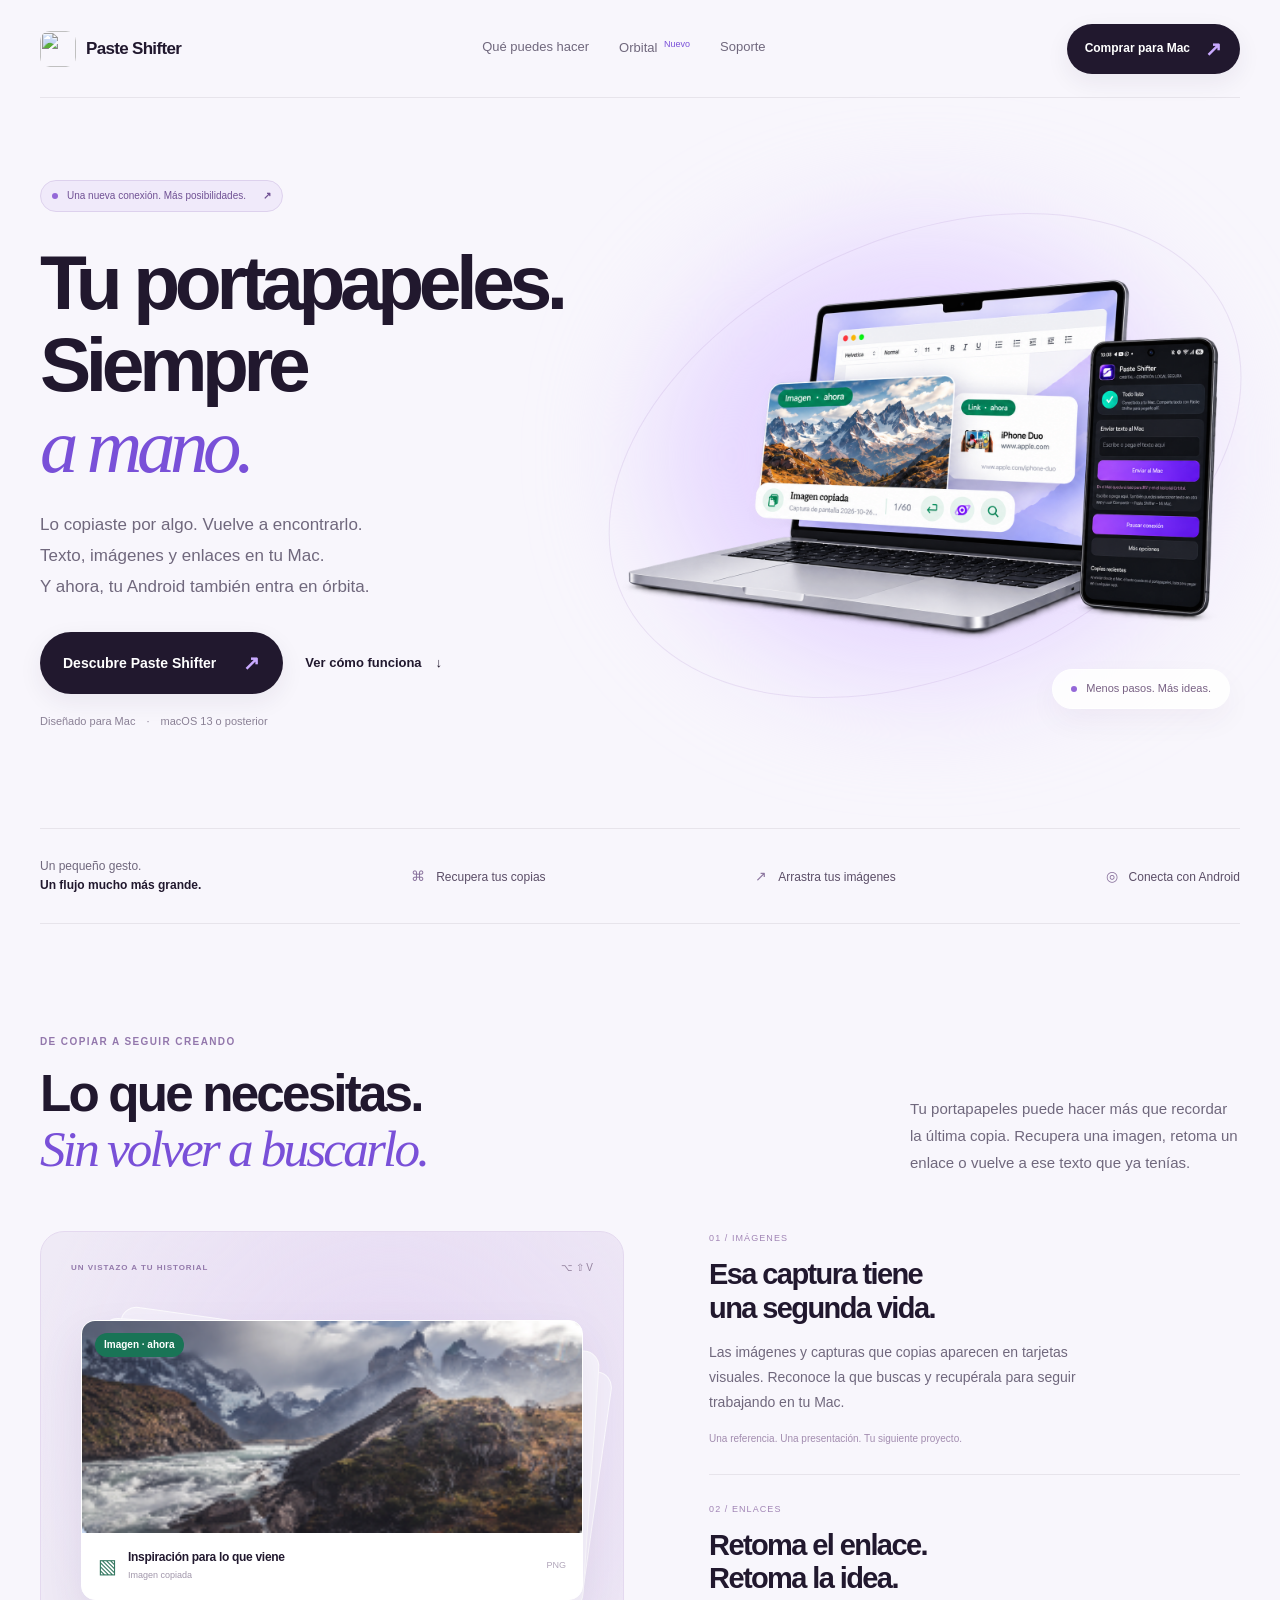
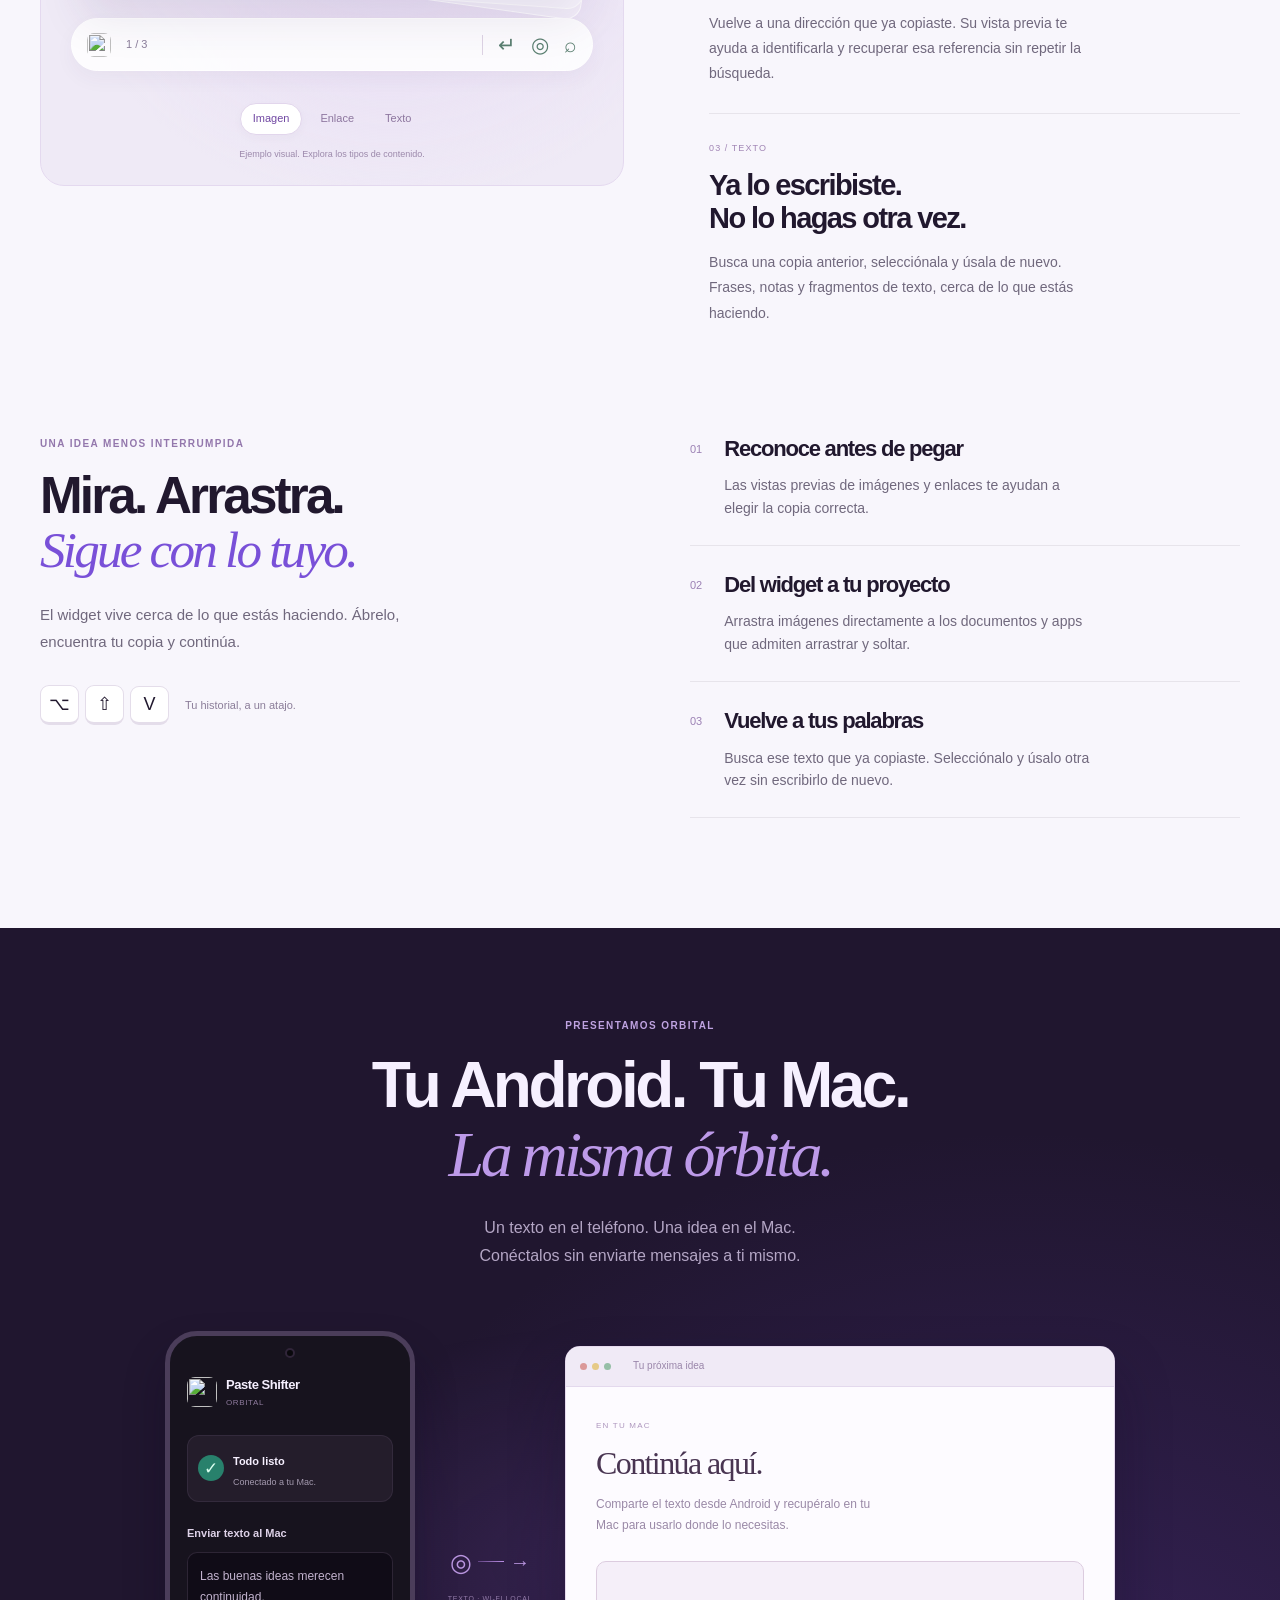
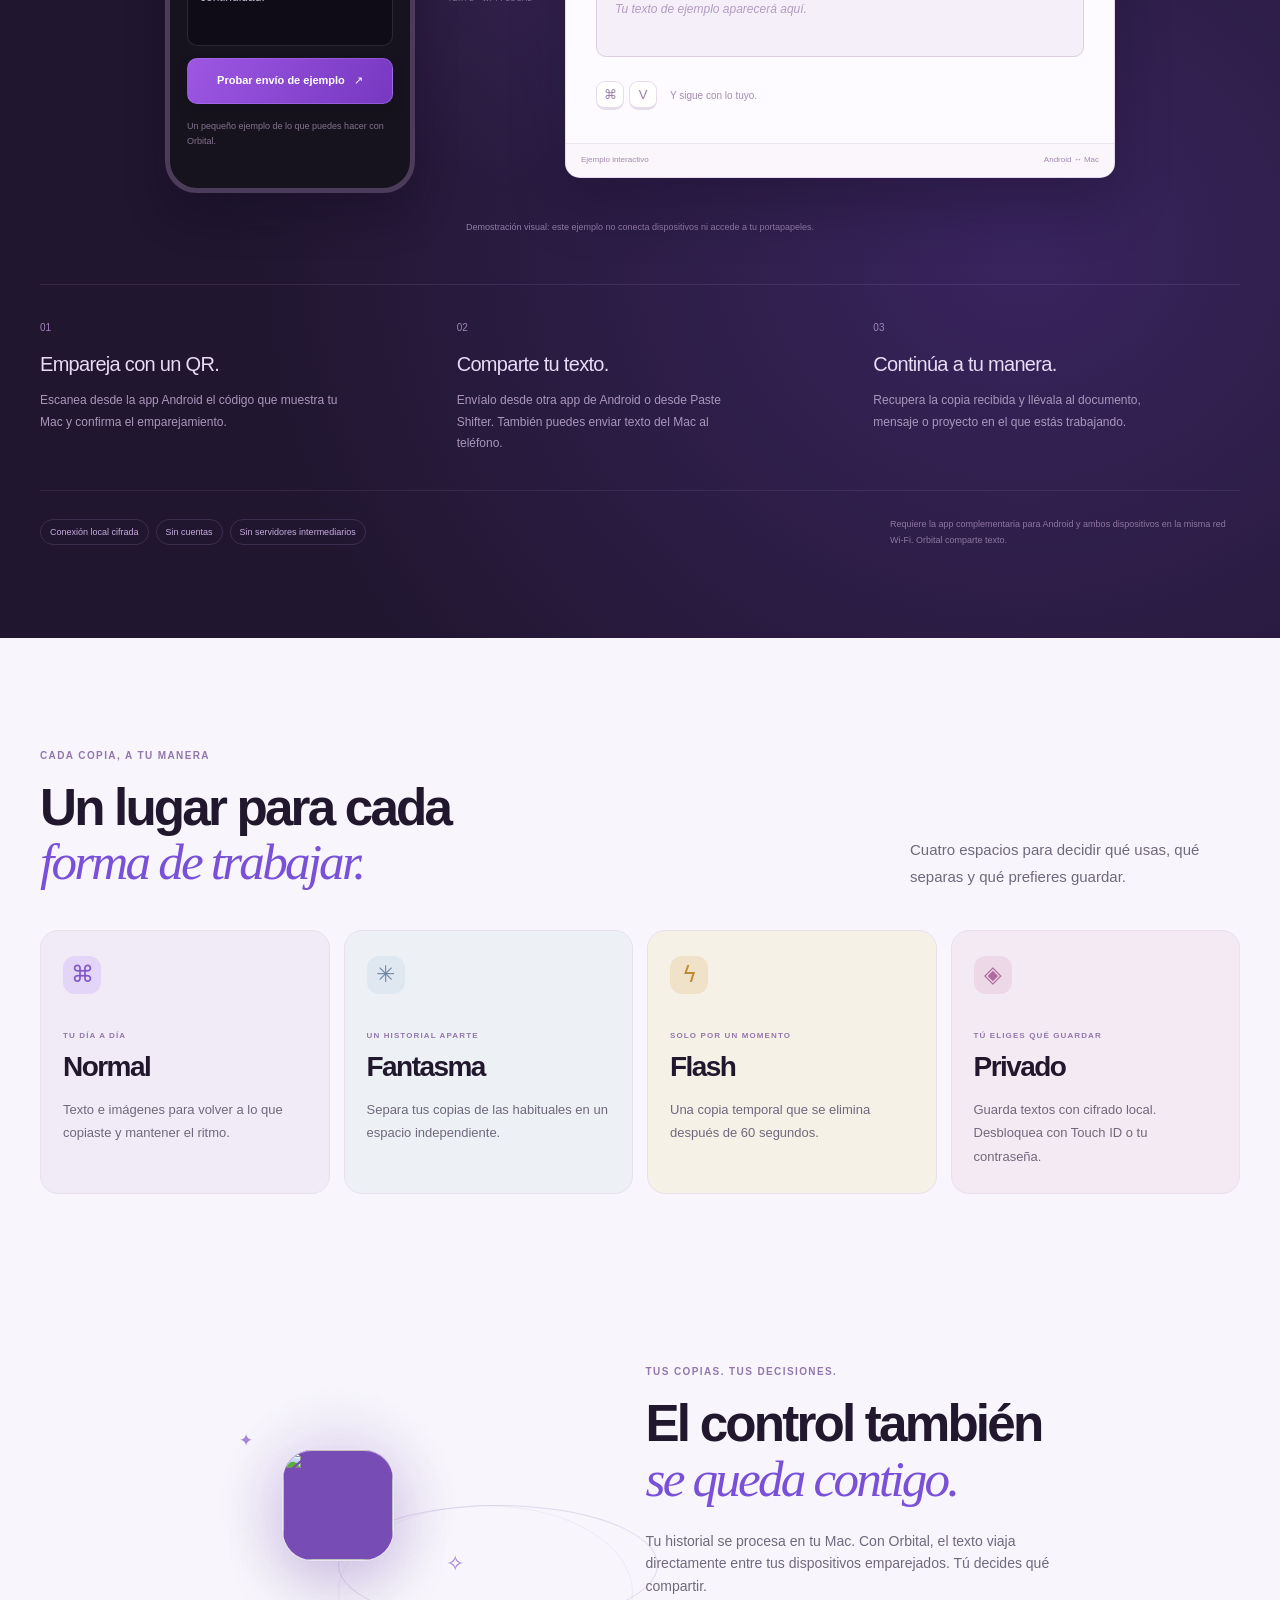
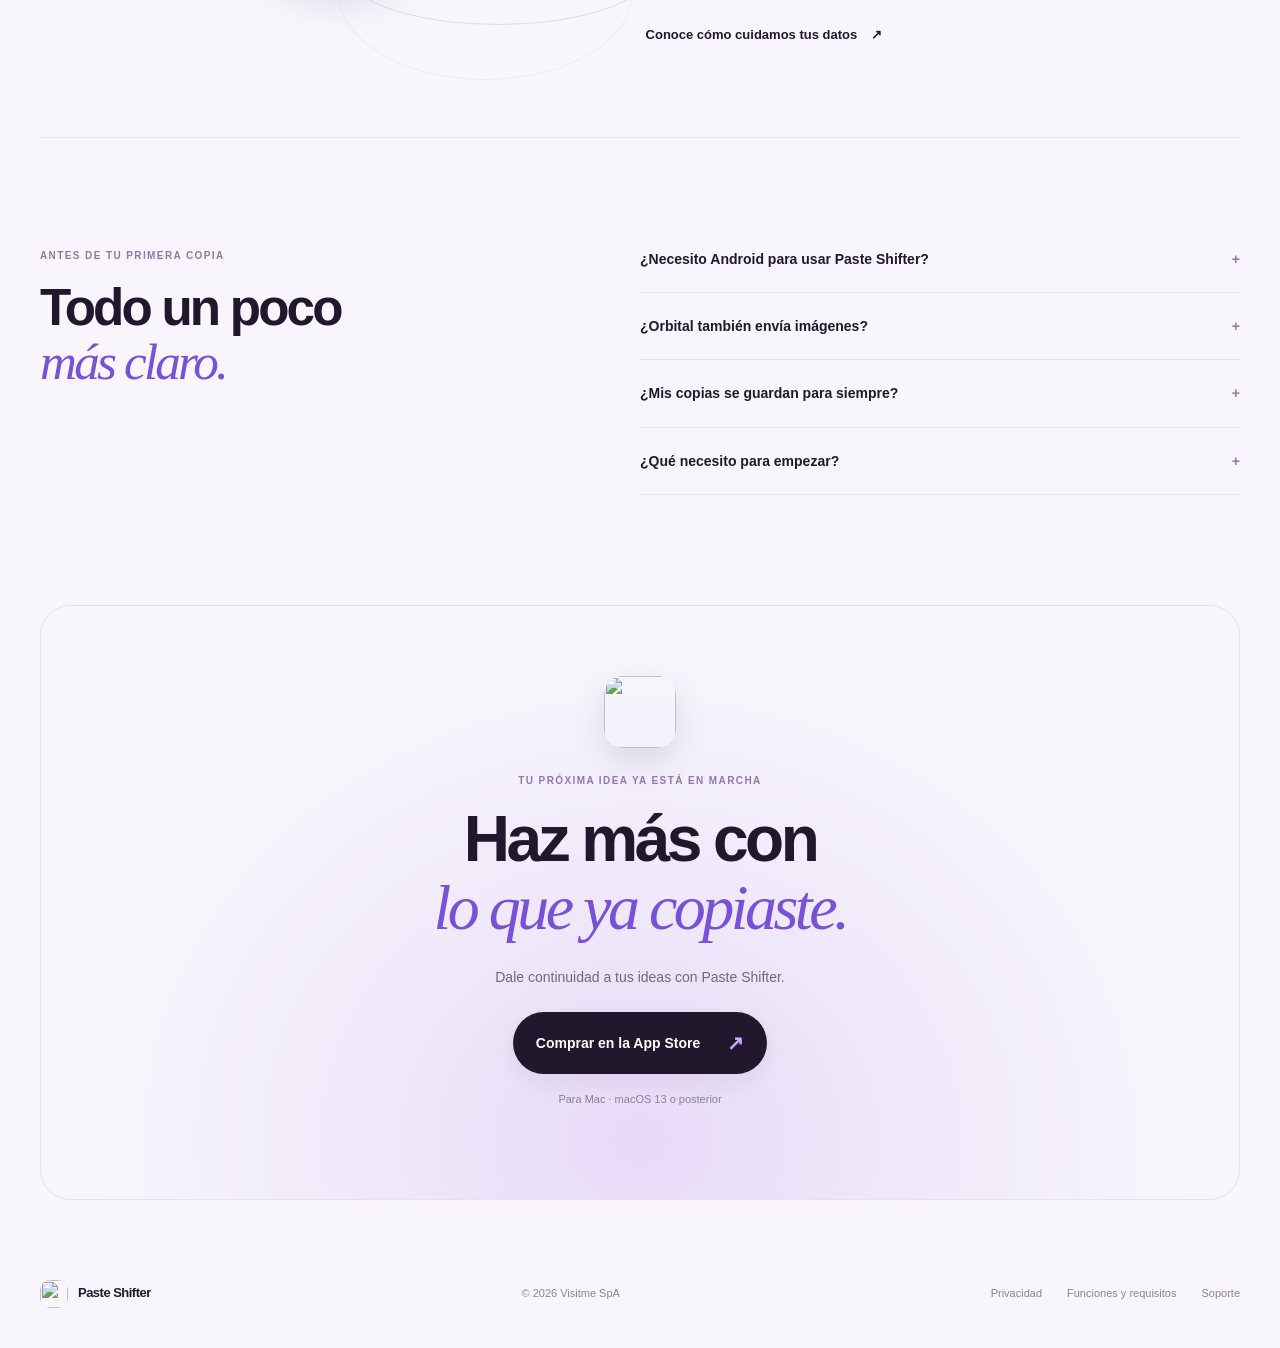
==== commit ab88aa26: "Add site indexing, factual documentation, and social metadata" ====
--- a/Store/Site/index.html
+++ b/Store/Site/index.html
@@ -4,10 +4,48 @@
 <meta charset="utf-8"><meta name="viewport" content="width=device-width, initial-scale=1">
 <title>Paste Shifter — Tu portapapeles. Siempre a mano.</title>
 <meta name="description" content="Recupera texto, imágenes y enlaces en tu Mac. Arrastra tus capturas y comparte texto con Android mediante Orbital.">
-<meta name="theme-color" content="#f8f6fc"><link rel="canonical" href="https://pasteshifter.bastianhidalgo.cl/"><meta property="og:title" content="Paste Shifter — Tu portapapeles. Siempre a mano."><meta property="og:description" content="Recupera imágenes, enlaces y texto en tu Mac. Conecta Android con Orbital."><meta property="og:image" content="https://pasteshifter.bastianhidalgo.cl/assets/hero-product.png"><meta property="og:url" content="https://pasteshifter.bastianhidalgo.cl/"><link rel="icon" href="assets/paste-shifter-icon.png"><link rel="stylesheet" href="styles.css">
+<meta name="theme-color" content="#f8f6fc"><link rel="icon" href="assets/paste-shifter-icon.png"><link rel="stylesheet" href="styles.css">
 <script src="app.js" defer></script>
 <script async src="https://www.googletagmanager.com/gtag/js?id=G-M6BS0295TB"></script>
 <script>window.dataLayer=window.dataLayer||[];function gtag(){dataLayer.push(arguments);}gtag("js",new Date());gtag("config","G-M6BS0295TB");</script>
+
+<link rel="canonical" href="https://pasteshifter.bastianhidalgo.cl/">
+<meta name="robots" content="index,follow,max-image-preview:large">
+<meta property="og:type" content="website">
+<meta property="og:site_name" content="Paste Shifter">
+<meta property="og:locale" content="es_CL">
+<meta property="og:title" content="Paste Shifter — Tu portapapeles. Siempre a mano.">
+<meta property="og:description" content="Recupera texto, imágenes y enlaces en tu Mac. Arrastra tus capturas y comparte texto con Android mediante Orbital.">
+<meta property="og:url" content="https://pasteshifter.bastianhidalgo.cl/">
+<meta property="og:image" content="https://pasteshifter.bastianhidalgo.cl/assets/social-card.png">
+<meta property="og:image:secure_url" content="https://pasteshifter.bastianhidalgo.cl/assets/social-card.png">
+<meta property="og:image:type" content="image/png">
+<meta property="og:image:width" content="1200">
+<meta property="og:image:height" content="630">
+<meta property="og:image:alt" content="Paste Shifter: Tu portapapeles. Siempre a mano. Mac y Android conectados con Orbital.">
+<meta name="twitter:card" content="summary_large_image">
+<meta name="twitter:title" content="Paste Shifter — Tu portapapeles. Siempre a mano.">
+<meta name="twitter:description" content="Recupera texto, imágenes y enlaces en tu Mac. Arrastra tus capturas y comparte texto con Android mediante Orbital.">
+<meta name="twitter:image" content="https://pasteshifter.bastianhidalgo.cl/assets/social-card.png">
+<meta name="twitter:image:alt" content="Paste Shifter: historial del portapapeles en Mac y conexión Orbital con Android.">
+<script type="application/ld+json">{
+  "@context": "https://schema.org",
+  "@type": "SoftwareApplication",
+  "@id": "https://pasteshifter.bastianhidalgo.cl/#application",
+  "name": "Paste Shifter",
+  "url": "https://pasteshifter.bastianhidalgo.cl/",
+  "description": "Gestor de portapapeles para Mac con historial de texto, imágenes y enlaces. Orbital comparte texto entre Mac y Android mediante una conexión local cifrada por Wi-Fi.",
+  "applicationCategory": "ProductivityApplication",
+  "operatingSystem": "macOS 13 o posterior",
+  "softwareRequirements": "Para Orbital: app complementaria para Android y ambos dispositivos en la misma red Wi-Fi.",
+  "inLanguage": "es",
+  "publisher": {
+    "@type": "Organization",
+    "name": "Visitme SpA"
+  },
+  "image": "https://pasteshifter.bastianhidalgo.cl/assets/social-card.png",
+  "sameAs": "https://apps.apple.com/cl/app/paste-shifter/id6821711381?mt=12"
+}</script>
 </head>
 <body>
 <header class="nav wrap"><a class="brand" href="./"><img src="assets/paste-shifter-icon.png" width="36" height="36" alt="">Paste Shifter</a><nav aria-label="Principal"><a href="#historial">Qué puedes hacer</a><a href="#orbital">Orbital <span class="tiny-new">Nuevo</span></a><a href="support.html">Soporte</a></nav><a class="button small" href="https://apps.apple.com/cl/app/paste-shifter/id6821711381?mt=12" target="_blank" rel="noopener">Comprar para Mac <span>↗</span></a></header>
@@ -49,6 +87,6 @@
 <section class="section wrap faq"><div><p class="eyebrow">ANTES DE TU PRIMERA COPIA</p><h2>Todo un poco<br><em>más claro.</em></h2></div><div><details><summary>¿Necesito Android para usar Paste Shifter?<span>+</span></summary><p>No. El historial de texto e imágenes funciona en tu Mac. Android es opcional y te permite compartir texto mediante Orbital.</p></details><details><summary>¿Orbital también envía imágenes?<span>+</span></summary><p>Orbital comparte texto entre Mac y Android. Las imágenes y capturas del historial visual se usan en tu Mac.</p></details><details><summary>¿Mis copias se guardan para siempre?<span>+</span></summary><p>Normal, Fantasma y las imágenes se mantienen temporalmente en memoria y desaparecen al cerrar la app. Los textos que guardas en Privado permanecen cifrados localmente hasta que los borras.</p></details><details><summary>¿Qué necesito para empezar?<span>+</span></summary><p>Un Mac con macOS 13 o posterior. Para pegar directamente desde el widget en otras apps, concede el permiso de Accesibilidad. Para Orbital, instala también la app Android y conecta ambos dispositivos a la misma red Wi-Fi.</p></details></div></section>
 <section class="final wrap"><img src="assets/paste-shifter-icon.png" width="72" height="72" alt=""><p class="eyebrow">TU PRÓXIMA IDEA YA ESTÁ EN MARCHA</p><h2>Haz más con<br><em>lo que ya copiaste.</em></h2><p>Dale continuidad a tus ideas con Paste Shifter.</p><a class="button" href="https://apps.apple.com/cl/app/paste-shifter/id6821711381?mt=12" target="_blank" rel="noopener">Comprar en la App Store <span>↗</span></a><span class="micro">Para Mac · macOS 13 o posterior</span></section>
 </main>
-<footer class="wrap"><a class="brand" href="./"><img src="assets/paste-shifter-icon.png" width="28" height="28" alt="">Paste Shifter</a><span>© 2026 Visitme SpA</span><div><a href="privacy.html">Privacidad</a><a href="support.html">Soporte</a></div></footer>
+<footer class="wrap"><a class="brand" href="./"><img src="assets/paste-shifter-icon.png" width="28" height="28" alt="">Paste Shifter</a><span>© 2026 Visitme SpA</span><div><a href="privacy.html">Privacidad</a><a href="product.html">Funciones y requisitos</a><a href="support.html">Soporte</a></div></footer>
 
 </body></html>
